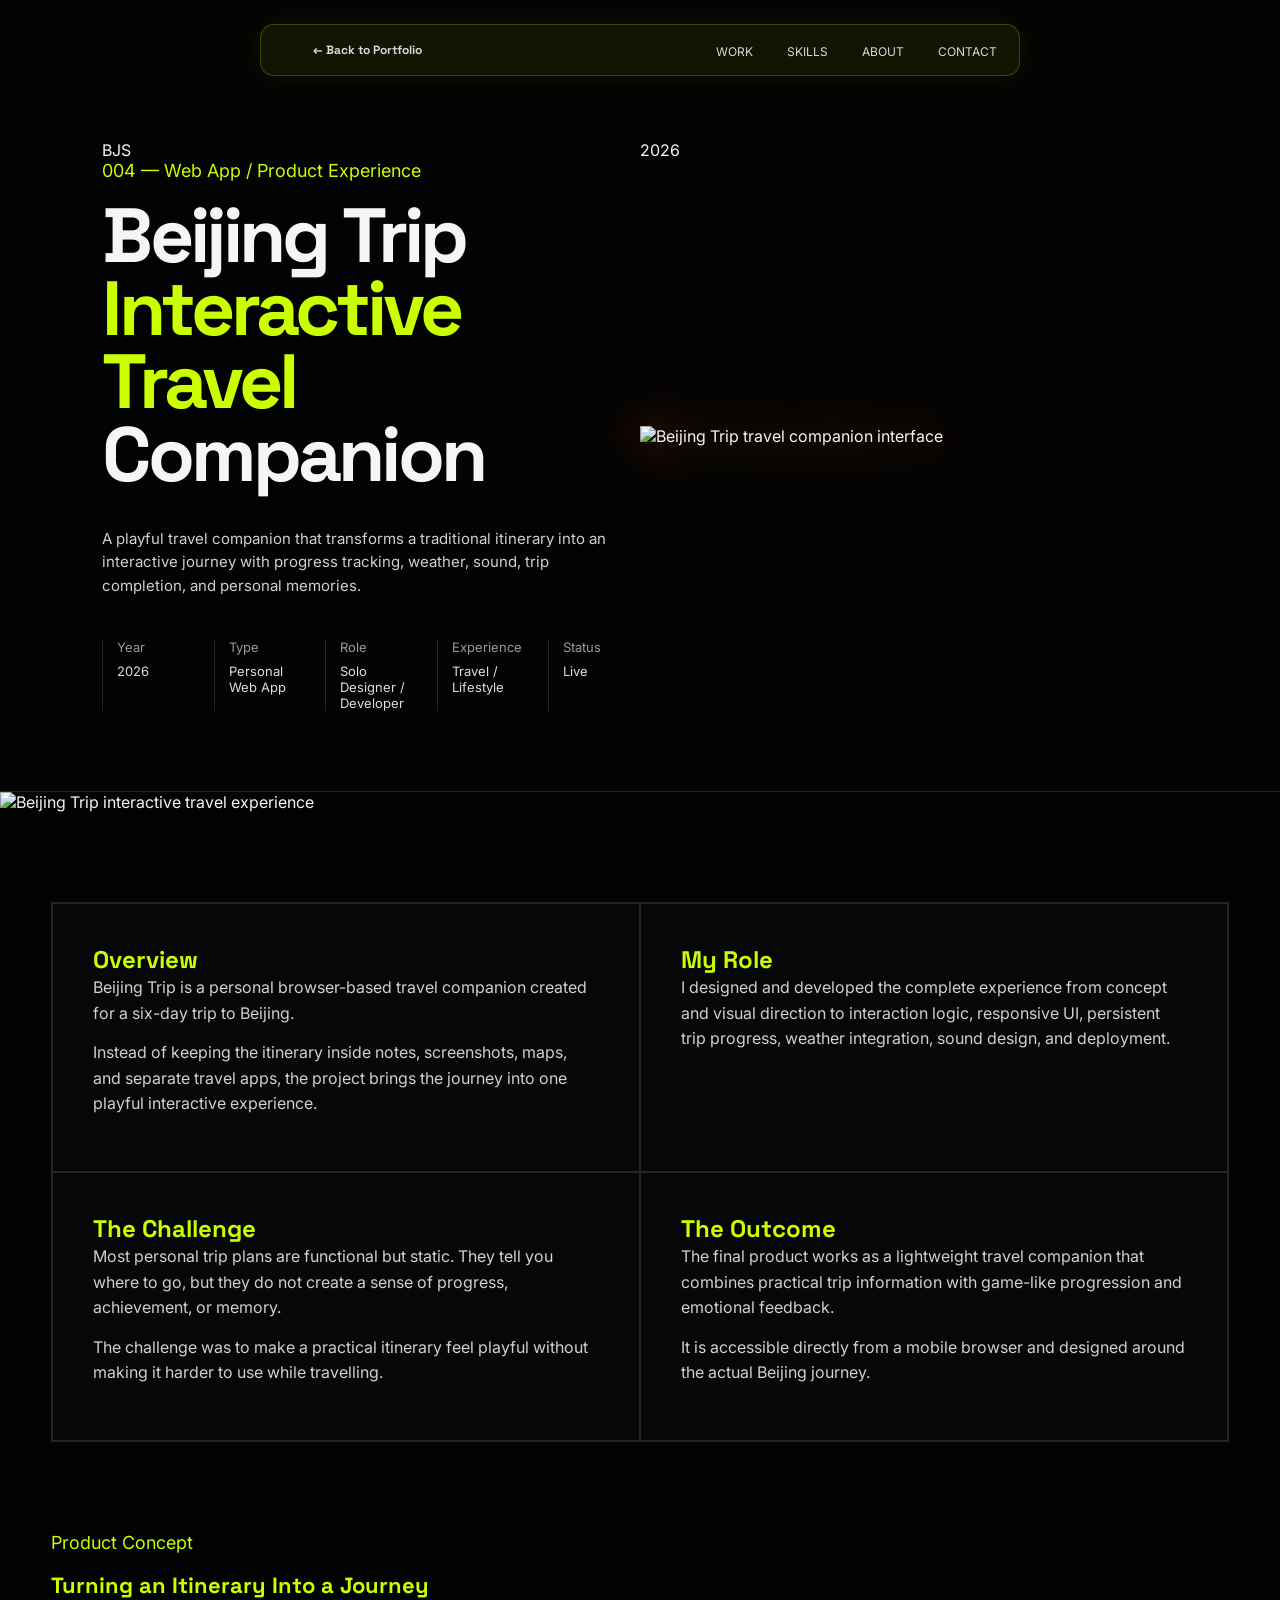
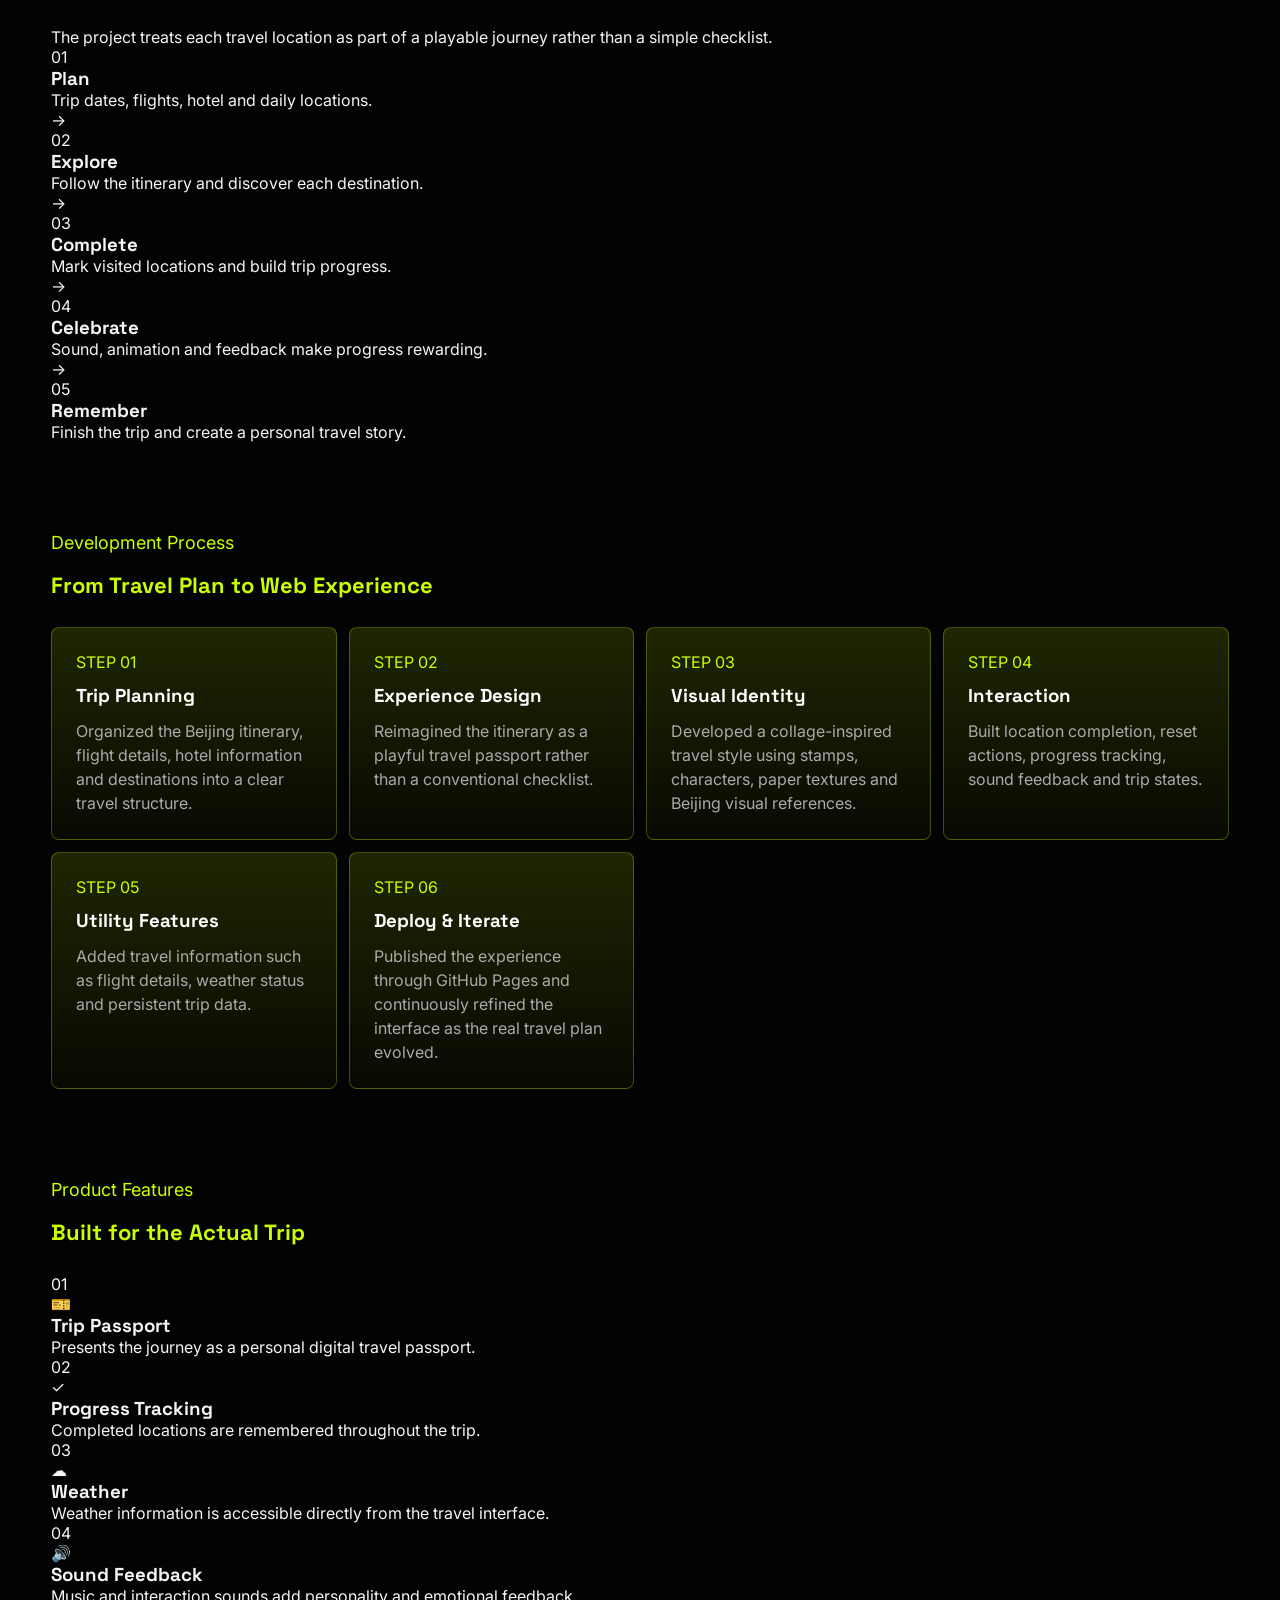
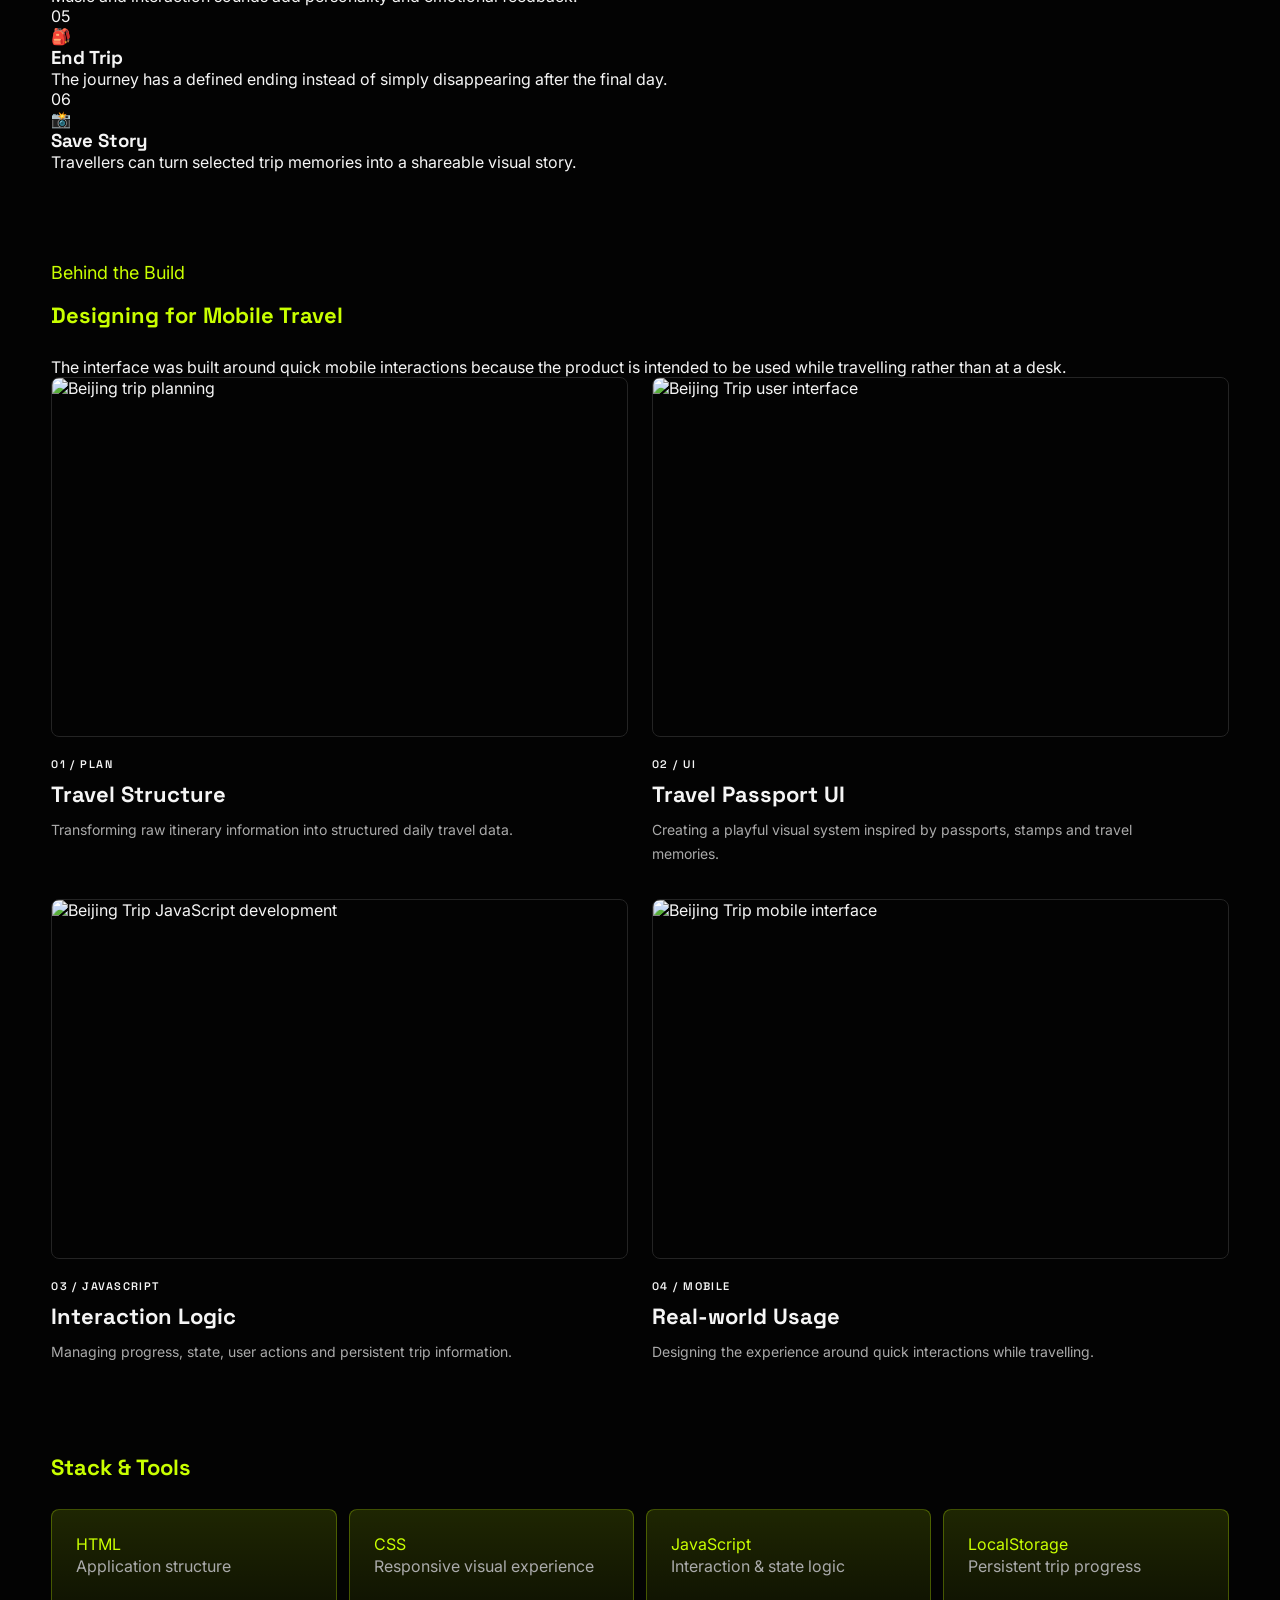
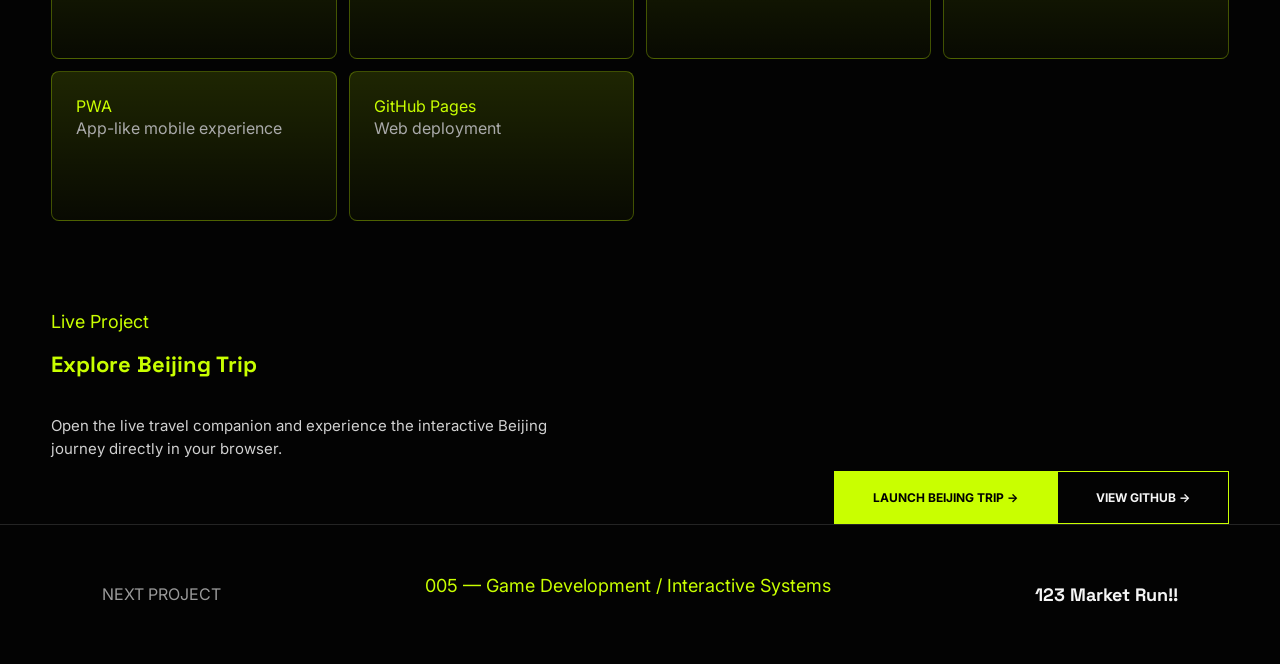
==== case-study-beijing.html @ 9d84edb0 "Create case-study-beijing.html" ====
<!DOCTYPE html>
<html lang="en">

<head>
  <meta charset="UTF-8" />
  <meta name="viewport" content="width=device-width, initial-scale=1.0" />

  <title>
    Beijing Trip — Interactive Travel Companion | Siln Mahakpichien
  </title>

  <link rel="preconnect" href="https://fonts.googleapis.com">
  <link rel="preconnect" href="https://fonts.gstatic.com" crossorigin>

  <link
    href="https://fonts.googleapis.com/css2?family=Inter:wght@400;500;600;700&family=Space+Grotesk:wght@400;500;700&display=swap"
    rel="stylesheet"
  >

  <link rel="stylesheet" href="style.css" />
</head>


<body>


<!-- ============================================================
     NAVIGATION
============================================================ -->

<header class="nav beijing-nav">

  <a href="index.html" class="logo">
    ← Back to Portfolio
  </a>

  <nav>
    <a href="index.html#work">WORK</a>
    <a href="index.html#skills">SKILLS</a>
    <a href="index.html#about">ABOUT</a>
    <a href="index.html#contact">CONTACT</a>
  </nav>

</header>



<main class="beijing-page">


<!-- ============================================================
     HERO
============================================================ -->

<section class="case-hero beijing-hero">


  <!-- Passport decorations -->

  <div class="passport-stamp stamp-one">
    BJS
  </div>

  <div class="passport-stamp stamp-two">
    2026
  </div>

  <div class="beijing-cloud cloud-one"></div>
  <div class="beijing-cloud cloud-two"></div>


  <!-- LEFT -->

  <div class="beijing-hero-copy">

    <p class="status">
      004 — Web App / Product Experience
    </p>

    <h1>

      Beijing Trip<br />

      <span class="accent">
        Interactive Travel
      </span>

      <br />

      Companion

    </h1>


    <p class="intro">

      A playful travel companion that transforms
      a traditional itinerary into an interactive
      journey with progress tracking, weather,
      sound, trip completion, and personal memories.

    </p>


    <div class="case-meta">

      <div>
        <span>Year</span>
        2026
      </div>

      <div>
        <span>Type</span>
        Personal Web App
      </div>

      <div>
        <span>Role</span>
        Solo Designer / Developer
      </div>

      <div>
        <span>Experience</span>
        Travel / Lifestyle
      </div>

      <div>
        <span>Status</span>
        Live
      </div>

    </div>

  </div>



  <!-- RIGHT -->

  <div class="case-product beijing-product">

    <img
      src="assets/beijing-hero.png"
      alt="Beijing Trip travel companion interface"
    >

  </div>


</section>



<!-- ============================================================
     FULL WIDTH IMAGE
============================================================ -->

<section class="case-image beijing-cover reveal">

  <img
    src="assets/beijing-world.png"
    alt="Beijing Trip interactive travel experience"
  >

</section>



<!-- ============================================================
     OVERVIEW
============================================================ -->

<section class="case-grid beijing-case-grid reveal">


  <div>

    <h2>
      Overview
    </h2>

    <p>

      Beijing Trip is a personal browser-based travel companion
      created for a six-day trip to Beijing.

    </p>

    <p>

      Instead of keeping the itinerary inside notes,
      screenshots, maps, and separate travel apps,
      the project brings the journey into one playful
      interactive experience.

    </p>

  </div>


  <div>

    <h2>
      My Role
    </h2>

    <p>

      I designed and developed the complete experience
      from concept and visual direction to interaction
      logic, responsive UI, persistent trip progress,
      weather integration, sound design, and deployment.

    </p>

  </div>


  <div>

    <h2>
      The Challenge
    </h2>

    <p>

      Most personal trip plans are functional but static.
      They tell you where to go, but they do not create
      a sense of progress, achievement, or memory.

    </p>

    <p>

      The challenge was to make a practical itinerary
      feel playful without making it harder to use
      while travelling.

    </p>

  </div>


  <div>

    <h2>
      The Outcome
    </h2>

    <p>

      The final product works as a lightweight travel
      companion that combines practical trip information
      with game-like progression and emotional feedback.

    </p>

    <p>

      It is accessible directly from a mobile browser
      and designed around the actual Beijing journey.

    </p>

  </div>


</section>



<!-- ============================================================
     PRODUCT IDEA
============================================================ -->

<section class="section beijing-flow-section reveal">

  <div class="section-heading">

    <p class="status">
      Product Concept
    </p>

    <h2>
      Turning an Itinerary Into a Journey
    </h2>

    <p>

      The project treats each travel location as part of a
      playable journey rather than a simple checklist.

    </p>

  </div>


  <div class="beijing-journey-flow">

    <div class="journey-card">
      <span>01</span>
      <h3>Plan</h3>
      <p>Trip dates, flights, hotel and daily locations.</p>
    </div>

    <div class="journey-arrow">→</div>

    <div class="journey-card">
      <span>02</span>
      <h3>Explore</h3>
      <p>Follow the itinerary and discover each destination.</p>
    </div>

    <div class="journey-arrow">→</div>

    <div class="journey-card">
      <span>03</span>
      <h3>Complete</h3>
      <p>Mark visited locations and build trip progress.</p>
    </div>

    <div class="journey-arrow">→</div>

    <div class="journey-card">
      <span>04</span>
      <h3>Celebrate</h3>
      <p>Sound, animation and feedback make progress rewarding.</p>
    </div>

    <div class="journey-arrow">→</div>

    <div class="journey-card">
      <span>05</span>
      <h3>Remember</h3>
      <p>Finish the trip and create a personal travel story.</p>
    </div>

  </div>

</section>



<!-- ============================================================
     PROCESS
============================================================ -->

<section class="section reveal">

  <div class="section-heading">

    <p class="status">
      Development Process
    </p>

    <h2>
      From Travel Plan to Web Experience
    </h2>

  </div>


  <div class="process-grid beijing-process-grid">


    <div>
      <span>STEP 01</span>
      <h3>Trip Planning</h3>

      <p>
        Organized the Beijing itinerary, flight details,
        hotel information and destinations into a clear
        travel structure.
      </p>
    </div>


    <div>
      <span>STEP 02</span>
      <h3>Experience Design</h3>

      <p>
        Reimagined the itinerary as a playful travel
        passport rather than a conventional checklist.
      </p>
    </div>


    <div>
      <span>STEP 03</span>
      <h3>Visual Identity</h3>

      <p>
        Developed a collage-inspired travel style using
        stamps, characters, paper textures and Beijing
        visual references.
      </p>
    </div>


    <div>
      <span>STEP 04</span>
      <h3>Interaction</h3>

      <p>
        Built location completion, reset actions,
        progress tracking, sound feedback and trip states.
      </p>
    </div>


    <div>
      <span>STEP 05</span>
      <h3>Utility Features</h3>

      <p>
        Added travel information such as flight details,
        weather status and persistent trip data.
      </p>
    </div>


    <div>
      <span>STEP 06</span>
      <h3>Deploy & Iterate</h3>

      <p>
        Published the experience through GitHub Pages
        and continuously refined the interface as the
        real travel plan evolved.
      </p>
    </div>


  </div>

</section>



<!-- ============================================================
     FEATURES
============================================================ -->

<section class="section reveal">


  <div class="section-heading">

    <p class="status">
      Product Features
    </p>

    <h2>
      Built for the Actual Trip
    </h2>

  </div>


  <div class="beijing-feature-grid">


    <div class="beijing-feature-card">
      <span>01</span>
      <div class="feature-icon">🎫</div>
      <h3>Trip Passport</h3>
      <p>
        Presents the journey as a personal digital
        travel passport.
      </p>
    </div>


    <div class="beijing-feature-card">
      <span>02</span>
      <div class="feature-icon">✓</div>
      <h3>Progress Tracking</h3>
      <p>
        Completed locations are remembered throughout
        the trip.
      </p>
    </div>


    <div class="beijing-feature-card">
      <span>03</span>
      <div class="feature-icon">☁</div>
      <h3>Weather</h3>
      <p>
        Weather information is accessible directly
        from the travel interface.
      </p>
    </div>


    <div class="beijing-feature-card">
      <span>04</span>
      <div class="feature-icon">🔊</div>
      <h3>Sound Feedback</h3>
      <p>
        Music and interaction sounds add personality
        and emotional feedback.
      </p>
    </div>


    <div class="beijing-feature-card">
      <span>05</span>
      <div class="feature-icon">🎒</div>
      <h3>End Trip</h3>
      <p>
        The journey has a defined ending instead
        of simply disappearing after the final day.
      </p>
    </div>


    <div class="beijing-feature-card">
      <span>06</span>
      <div class="feature-icon">📸</div>
      <h3>Save Story</h3>
      <p>
        Travellers can turn selected trip memories
        into a shareable visual story.
      </p>
    </div>


  </div>

</section>



<!-- ============================================================
     DEVELOPMENT
============================================================ -->

<section class="section reveal">

  <div class="section-heading">

    <p class="status">
      Behind the Build
    </p>

    <h2>
      Designing for Mobile Travel
    </h2>

    <p>

      The interface was built around quick mobile interactions
      because the product is intended to be used while
      travelling rather than at a desk.

    </p>

  </div>


  <div class="development-grid beijing-development-grid">


    <div class="development-card">

      <img
        src="assets/beijing-plan.png"
        alt="Beijing trip planning"
      >

      <span>
        01 / PLAN
      </span>

      <h3>
        Travel Structure
      </h3>

      <p>
        Transforming raw itinerary information
        into structured daily travel data.
      </p>

    </div>


    <div class="development-card">

      <img
        src="assets/beijing-ui.png"
        alt="Beijing Trip user interface"
      >

      <span>
        02 / UI
      </span>

      <h3>
        Travel Passport UI
      </h3>

      <p>
        Creating a playful visual system inspired
        by passports, stamps and travel memories.
      </p>

    </div>


    <div class="development-card">

      <img
        src="assets/beijing-code.png"
        alt="Beijing Trip JavaScript development"
      >

      <span>
        03 / JAVASCRIPT
      </span>

      <h3>
        Interaction Logic
      </h3>

      <p>
        Managing progress, state, user actions
        and persistent trip information.
      </p>

    </div>


    <div class="development-card">

      <img
        src="assets/beijing-mobile.png"
        alt="Beijing Trip mobile interface"
      >

      <span>
        04 / MOBILE
      </span>

      <h3>
        Real-world Usage
      </h3>

      <p>
        Designing the experience around quick
        interactions while travelling.
      </p>

    </div>


  </div>

</section>



<!-- ============================================================
     STACK
============================================================ -->

<section class="section reveal">

  <h2>
    Stack & Tools
  </h2>


  <div class="tool-grid beijing-tool-grid">

    <div>
      HTML
      <br>
      <span>Application structure</span>
    </div>

    <div>
      CSS
      <br>
      <span>Responsive visual experience</span>
    </div>

    <div>
      JavaScript
      <br>
      <span>Interaction & state logic</span>
    </div>

    <div>
      LocalStorage
      <br>
      <span>Persistent trip progress</span>
    </div>

    <div>
      PWA
      <br>
      <span>App-like mobile experience</span>
    </div>

    <div>
      GitHub Pages
      <br>
      <span>Web deployment</span>
    </div>

  </div>

</section>



<!-- ============================================================
     LIVE PROJECT
============================================================ -->

<section class="section beijing-live-section reveal">

  <p class="status">
    Live Project
  </p>

  <h2>
    Explore Beijing Trip
  </h2>

  <p class="intro">

    Open the live travel companion and experience
    the interactive Beijing journey directly
    in your browser.

  </p>


  <div class="cta-wrap beijing-cta">

    <a
      href="https://mahakpichienslin.github.io/Beijing-Trip/"
      target="_blank"
      rel="noopener noreferrer"
      class="btn primary"
    >
      LAUNCH BEIJING TRIP →
    </a>


    <a
      href="https://github.com/mahakpichienslin/Beijing-Trip"
      target="_blank"
      rel="noopener noreferrer"
      class="btn beijing-secondary"
    >
      VIEW GITHUB →
    </a>

  </div>

</section>



<!-- ============================================================
     NEXT PROJECT
============================================================ -->

<section class="next-project beijing-next-project">

  <p>
    NEXT PROJECT
  </p>

  <span class="status">
    005 — Game Development / Interactive Systems
  </span>

  <h2>
    123 Market Run!!
  </h2>

</section>


</main>


<script src="script.js"></script>

</body>
</html>
---- style.css ----
/* ============================================================
   STYLE.CSS — Portfolio | Siln Mahakpichien
   ============================================================
   INDEX
   1.  Design Tokens (CSS Variables)
   2.  Reset & Base
   3.  Typography
   4.  Navigation
   5.  Hero Section
   6.  Orb Decorations
   7.  Robot Model (model-viewer)
   8.  Work Section — Project Cards
   9.  Skills Section — Capabilities Grid
   10. About Section
   11. Contact Section
   12. Footer
   13. Case Study Pages
   14. Screenshot Slider
   15. Animations & Keyframes
   16. Reveal on Scroll
   17. Mobile Responsive
   ============================================================ */


/* ============================================================
   1. DESIGN TOKENS
   กำหนดสีและค่าหลักของทั้งเว็บไว้ที่เดียว
   แก้ตรงนี้จุดเดียว ทุกที่เปลี่ยนตาม
   ============================================================ */
:root {
  --bg:     #030303;   /* พื้นหลังหลัก */
  --text:   #f5f5f5;   /* ข้อความหลัก */
  --muted:  #9a9a9a;   /* ข้อความรอง */
  --line:   #242424;   /* เส้นขอบ */
  --accent: #c9ff00;   /* สีเน้น (เขียวเหลือง) */
  --card:   #080808;   /* พื้นหลัง card */
  --card2:  #151900;   /* พื้นหลัง card รอง */
}


/* ============================================================
   2. RESET & BASE
   ล้างค่า default ของ browser และตั้งค่าพื้นฐาน
   ============================================================ */
* {
  box-sizing: border-box;
  margin: 0;
  padding: 0;
}

html {
  scroll-behavior: smooth;
}

body {
  background: var(--bg);
  color: var(--text);
  font-family: 'Inter', sans-serif;
  overflow-x: hidden;
}

a {
  color: inherit;
  text-decoration: none;
}


/* ============================================================
   3. TYPOGRAPHY
   กำหนด font family ให้ heading ใช้ Space Grotesk
   body ใช้ Inter (โหลดจาก Google Fonts ใน HTML)
   ============================================================ */
h1, h2, h3, .logo {
  font-family: 'Space Grotesk', sans-serif;
}


/* ============================================================
   4. NAVIGATION
   Navbar แบบ fixed อยู่ด้านบนตลอดเวลา
   มี backdrop blur ให้ดูผ่าน content ด้านหลังได้
   ============================================================ */
.nav {
  position: fixed;
  top: 24px;
  left: 50%;
  transform: translateX(-50%);

  width: min(760px, calc(100% - 48px));
  height: 52px;
  padding: 0 22px;

  display: flex;
  align-items: center;
  justify-content: space-between;

  border: 1px solid rgba(201, 255, 0, 0.22);
  border-radius: 14px;

  background: rgba(30, 38, 0, 0.55);
  backdrop-filter: blur(18px);

  box-shadow:
    0 0 28px rgba(201, 255, 0, 0.08);

  z-index: 50;
}

.logo {
  color: var(--accent);
  font-size: 12px;
  font-weight: 700;
}

.nav a {
  margin-left: 30px;
  font-size: 12px;
  color: #d8d8d8;
}


/* ============================================================
   5. HERO SECTION
   Section แรกของหน้า แบ่งเป็น 2 คอลัมน์
   ซ้าย = ข้อความ, ขวา = 3D Robot
   ============================================================ */
.hero {
  min-height: 100vh;
  padding: 160px 8% 80px;
  position: relative;
  overflow: visible;
  display: grid;
  grid-template-columns: 1fr 1.2fr;
  align-items: center;
  border-bottom: 1px solid var(--line);
}

.hero-text {
  position: relative;
  z-index: 5;
}

.status {
  color: var(--accent);
  font-size: 18px;
  margin-bottom: 18px;
}

.hero h1 {
  font-size: clamp(56px, 7vw, 92px);
  line-height: 0.95;
  letter-spacing: -0.05em;
}

.hero h1 > span:not(.accent) {
  color: var(--text);
}

.hero h1 .accent {
  color: var(--accent);
}

.intro {
  max-width: 520px;
  margin-top: 36px;
  color: #d0d0d0;
  line-height: 1.55;
  font-size: 15px;
}

.buttons {
  display: flex;
  gap: 16px;
  margin-top: 34px;
}

/* CTA Buttons */
.btn {
  padding: 18px 38px;
  border: 1px solid var(--accent);
  font-size: 12px;
  font-weight: 700;
  transition: 0.35s ease;
}

.primary {
  background: var(--accent);
  color: #000;
}

.secondary {
  color: #fff;
}

.btn:hover {
  transform: translateY(-3px);
  box-shadow: 0 0 25px rgba(201, 255, 0, 0.25);
}

/* พื้นที่ฝั่งขวาสำหรับ 3D Model */
.hero-visual {
  position: relative;
  height: 580px;        /* ← กำหนดให้ชัด */
  display: flex;
  align-items: center;
  justify-content: center;
  z-index: 4;
  overflow: visible;    /* ← เพิ่ม */
}

/* รูป neural network (background decoration) */
.neural {
  position: absolute;
  width: 760px;
  right: -80px;
  top: 180px;
  opacity: 0.55;
  mix-blend-mode: screen;
  filter: grayscale(1);
}


/* ============================================================
   6. ORB DECORATIONS
   วงกลมเรืองแสงลอยอยู่ใน Hero
   ทำจาก CSS radial-gradient ล้วนๆ ไม่มีรูป
   ============================================================ */
.orb {
  position: absolute;
  z-index: 1;
  border-radius: 50%;
  will-change: transform;
  background: radial-gradient(
    circle at 30% 30%,
    rgba(230, 255, 140, 0.28),
    rgba(201, 255, 0, 0.10) 45%,
    rgba(60, 90, 0, 0.03) 100%
  );
  border: 1px solid rgba(201, 255, 0, 0.18);
  box-shadow:
    0 0 60px rgba(201, 255, 0, 0.10),
    0 0 130px rgba(201, 255, 0, 0.05);
  filter: blur(0.2px);
  animation: floatOrb 8s ease-in-out infinite;
}

/* Orb แต่ละขนาดและตำแหน่ง */
.orb-large {
  width: 330px;
  height: 330px;
  left: 16%;
  top: 16%;
}

.orb-small {
  width: 210px;
  height: 210px;
  left: 1%;
  top: 50%;
  animation-delay: 2s;
}

.orb-mid {
  width: 170px;
  height: 170px;
  left: 48%;
  top: 62%;
  opacity: 0.5;
  animation: floatOrbSide 11s ease-in-out infinite;
}

.orb-tiny {
  width: 90px;
  height: 90px;
  left: 72%;
  top: 22%;
  opacity: 0.35;
  animation: floatOrbSlow 14s ease-in-out infinite;
}

.orb-right {
  width: 260px;
  height: 260px;
  right: 8%;
  bottom: 10%;
  opacity: 0.22;
  animation: floatOrbSide 13s ease-in-out infinite;
}


/* ============================================================
   7. ROBOT MODEL (model-viewer)
   ห่อ model-viewer ด้วย .robot-wrap
   drop-shadow ทำให้ robot มี glow รอบตัว
   ============================================================ */
.robot-enter {
  position: relative;   /* ← เปลี่ยนจาก absolute */
  width: 520px;
  height: 520px;
  /* ลบ top และ left ออก */
  display: flex;
  align-items: center;
  justify-content: center;
  z-index: 4;
  animation: robotEnter 1.8s cubic-bezier(.16,1,.3,1);
}

@keyframes robotEnter {
  from {
    opacity: 0;
    transform: translateY(30px) scale(0.95);
  }
  to {
    opacity: 1;
    transform: translateY(0) scale(1);
  }
}

.robot-wrap {
  width: 100%;
  height: 100%;
  overflow: visible;
  pointer-events: none;

  filter:
    drop-shadow(0 0 40px rgba(181, 255, 120, 0.31))
    drop-shadow(0 0 90px rgba(181, 255, 120, 0.27));

  animation: floatBot 5s ease-in-out infinite;
}

.robot-model {
  width: 100%;
  height: 100%;
  background: transparent !important;
  --poster-color: transparent;
  transition: camera-orbit 0.4s ease;
}

/* ซ่อน UI default ของ model-viewer ทั้งหมด */
model-viewer::part(default-progress-bar),
model-viewer::part(default-ar-button),
model-viewer::part(interaction-prompt) {
  display: none !important;
}

model-viewer {
  --progress-bar-color: transparent;
  --progress-bar-height: 0px;
}


/* ============================================================
   8. WORK SECTION — PROJECT CARDS
   Grid 2 คอลัมน์ แสดง case study แต่ละชิ้น
   hover แล้วยกขึ้นพร้อม glow สี accent
   ============================================================ */
.section {
  padding: 0;
}

.section h2 {
  color: var(--accent);
  font-size: 22px;
  margin-bottom: 28px;
}

.project-grid {
  display: grid;
  grid-template-columns: repeat(2, 1fr);
  gap: 0;
}

.project-card {
  min-height: 245px;
  padding: 32px;
  border: 1px solid var(--line);
  background: #050505;
  position: relative;
  transition: 0.35s ease;
}

.project-card:hover {
  transform: translateY(-4px);
  border-color: rgba(201, 255, 0, 0.45);
  box-shadow: 0 0 35px rgba(201, 255, 0, 0.12);
  background: #080b02;
}

.project-card p:first-child {
  color: #d0d0d0;
  font-size: 13px;
}

.project-card p span {
  color: var(--accent);
  font-weight: 700;
}

.project-card h3 {
  font-size: 32px;
  margin: 22px 0 10px;
}

.project-card > p:nth-of-type(2) {
  color: #c7c7c7;
  line-height: 1.45;
  max-width: 620px;
}

/* Tags ใต้ description */
.tags {
  margin: 22px 0;

  display: flex;
  flex-wrap: wrap;
  gap: 8px;
}

.tags span {
  border: 1px solid #333;
  padding: 5px 10px;

  color: #aaa;
  font-size: 11px;

  white-space: nowrap;
}

.project-card small {
  color: #bdbdbd;
}

/* ============================================================
   9. SKILLS SECTION — CAPABILITIES GRID
   Grid 6 คอลัมน์ แสดง skill แต่ละด้าน
   ใช้ gradient และ border สี accent
   ============================================================ */
.capabilities {
  display: grid;
  grid-template-columns: repeat(6, 1fr);
  gap: 4px;
}

.capabilities div {
  min-height: 145px;
  padding: 36px 20px;
  background: linear-gradient(180deg, rgba(201, 255, 0, 0.18), rgba(201, 255, 0, 0.03));
  border: 1px solid rgba(201, 255, 0, 0.35);
  border-radius: 10px;
  font-weight: 700;
  font-size: 13px;
  transition: 0.35s ease;
}

.capabilities div:hover {
  transform: translateY(-4px);
  box-shadow: 0 0 28px rgba(201, 255, 0, 0.18);
}

.capabilities span {
  display: block;
  margin-top: 8px;
  color: #aaa;
  font-weight: 400;
}


/* ============================================================
   10. ABOUT SECTION
   แบ่ง 2 คอลัมน์: ซ้าย = paragraph, ขวา = list
   ============================================================ */
.about-grid {
  display: grid;
  grid-template-columns: 1fr 1fr;
  gap: 100px;
}

.about p {
  color: #e3e3e3;
  line-height: 1.6;
  margin-bottom: 22px;
  max-width: 660px;
}

/* list item มีเส้น accent ด้านล่างแต่ละข้อ */
.about-list p {
  border-bottom: 1px solid var(--accent);
  padding: 18px 0;
  color: #eaeaea;
}


/* ============================================================
   11. CONTACT SECTION
   แสดง email แบบ clickable box
   ============================================================ */
.contact h3 {
  font-size: 44px;
  line-height: 1.2;
  margin-bottom: 28px;
}

.contact > p {
  color: #cfcfcf;
  margin-bottom: 28px;
}

.email-box {
  max-width: 620px;
  height: 58px;
  border: 1px solid var(--accent);
  display: flex;
  align-items: center;
  justify-content: space-between;
  padding: 0 22px;
  color: #aaa;
  transition: 0.35s ease;
}

.email-box:hover {
  box-shadow: 0 0 30px rgba(201, 255, 0, 0.2);
}


/* ============================================================
   12. FOOTER
   ============================================================ */
footer {
  padding: 28px 8%;
  display: flex;
  justify-content: space-between;
  color: #bdbdbd;
  font-size: 13px;
}

footer p:last-child {
  color: var(--accent);
}


/* ============================================================
   13. CASE STUDY PAGES (case-study-bse.html ฯลฯ)
   Layout พิเศษสำหรับหน้า case study
   ============================================================ */

/* Hero ของ case study */
.case-hero {
  min-height: 88vh;
  padding: 140px 8% 80px;
  position: relative;
  overflow: hidden;
  display: grid;
  grid-template-columns: 1fr 1fr;
  align-items: center;
  border-bottom: 1px solid var(--line);
}

.case-hero h1 {
  font-size: clamp(48px, 6vw, 86px);
  line-height: 0.95;
  letter-spacing: -0.05em;
}

.case-hero h1 > span:not(.accent) {
  color: var(--text);
}

.case-hero h1 .accent {
  color: var(--accent);
}

/* ข้อมูล meta (ปี, ประเภท, role ฯลฯ) */
.case-meta {
  display: grid;
  grid-template-columns: repeat(5, 1fr);
  gap: 20px;
  margin-top: 42px;
  max-width: 780px;
}

.case-meta div {
  border-left: 1px solid var(--line);
  padding-left: 14px;
  color: #ddd;
  font-size: 13px;
}

.case-meta span {
  display: block;
  color: var(--muted);
  margin-bottom: 8px;
}

/* รูป product ฝั่งขวา พร้อม glow และ animation ลอย */
.case-product img {
  width: 150%;
  max-width: 1500px;
  display: block;
  margin-left: auto;
  filter:
    drop-shadow(0 0 20px rgba(255, 60, 0, 0.61))
    drop-shadow(0 0 60px rgba(255, 217, 0, 0.37));
  animation: floatProduct 5s ease-in-out infinite;
}

/* รูป full-width ของ case study */
.case-image img {
  width: 100%;
  height: 100%;
  object-fit: cover;
  object-position: center;
  display: block;
}

/* Grid 2x2 สำหรับ Overview / Role / Challenge / Outcome */
.case-grid {
  width: 92%;
  max-width: 1600px;
  margin: 0 auto;
  display: grid;
  grid-template-columns: 1fr 1fr;
  border: 1px solid var(--line);
}

.case-grid > div {
  padding: 40px;
  border: 1px solid var(--line);
  background: #070707;
}

.case-grid h2,
.process-grid span,
.tool-grid div {
  color: var(--accent);
}

.case-grid p,
.case-grid li {
  color: #d0d0d0;
  line-height: 1.6;
  margin-bottom: 14px;
}

.case-grid ul {
  padding-left: 18px;
}

/* Process และ Tools Grid */
.process-grid,
.tool-grid {
  display: grid;
  grid-template-columns: repeat(4, 1fr);
  gap: 12px;
}

.process-grid div,
.tool-grid div {
  min-height: 150px;
  padding: 24px;
  border: 1px solid rgba(201, 255, 0, 0.28);
  background: linear-gradient(180deg, rgba(201, 255, 0, 0.14), rgba(201, 255, 0, 0.03));
  border-radius: 8px;
  transition:
    transform 0.35s ease,
    box-shadow 0.35s ease,
    border-color 0.35s ease,
    background 0.35s ease;
}

.process-grid div:hover,
.tool-grid div:hover {
  transform: translateY(-6px);
  border-color: rgba(201, 255, 0, 0.45);
  box-shadow:
    0 0 28px rgba(201, 255, 0, 0.14),
    0 0 80px rgba(201, 255, 0, 0.06);
  background: linear-gradient(180deg, rgba(201, 255, 0, 0.20), rgba(201, 255, 0, 0.04));
}

.process-grid h3 {
  color: #fff;
  margin: 12px 0;
}

.process-grid p,
.tool-grid span {
  color: #aaa;
  line-height: 1.5;
}

/* Next project link ด้านล่างสุด */
.next-project {
  padding: 50px 8%;
  border-top: 1px solid var(--line);
  display: flex;
  justify-content: space-between;
  align-items: center;
}

.next-project p {
  color: var(--muted);
}

.next-project h2 {
  font-size: 18px;
}

.cta-wrap {
  display: flex;
  justify-content: flex-end;
  margin-top: 10px;
}


/* ============================================================
   14. SCREENSHOT SLIDER
   Horizontal scroll แบบ drag ได้
   ใช้ scroll-snap ให้หยุดเป็น step
   ============================================================ */
.screenshots-section {
  margin-top: 40px;
  width: 100%;
  overflow: visible;
}

.screenshots-track {
  display: flex;
  gap: 24px;
  overflow-x: auto;
  overflow-y: hidden;
  scroll-snap-type: x mandatory;
  scroll-behavior: smooth;
  padding-bottom: 18px;
  -webkit-overflow-scrolling: touch;
  cursor: grab;
  user-select: none;
  /* ซ่อน scrollbar */
  scrollbar-width: none;
  -ms-overflow-style: none;
}

.screenshots-track::-webkit-scrollbar {
  display: none;
}

.screenshots-track.dragging {
  cursor: grabbing;
  scroll-behavior: auto;
  scroll-snap-type: none;
}

.shot {
  width: min(980px, 78vw);
  height: 520px;
  flex: 0 0 auto;
  scroll-snap-align: start;
  border: 1px solid var(--line);
  background: #111;
  overflow: hidden;
}

.shot img {
  width: 100%;
  height: 100%;
  display: block;
  object-fit: cover;
  object-position: center top;
  pointer-events: none;
  user-select: none;
  -webkit-user-drag: none;
}

.slider-hint {
  color: var(--muted);
  font-size: 13px;
  margin-top: 8px;
  margin-bottom: 24px;
}



/* ============================================================
   15. ANIMATIONS & KEYFRAMES
   ============================================================ */

/* Robot ลอยขึ้นลง */
@keyframes floatBot {
  0%, 100% { transform: translateY(0px); }
  50%       { transform: translateY(-10px); }
}

/* Robot บนมือถือ (ต้องคง translateX ไว้ด้วย) */
@keyframes floatBotMobile {
  0%, 100% { transform: translateY(0px); }
  50% { transform: translateY(-10px); }
}

/* Orb ลอยขึ้นลงตรงๆ */
@keyframes floatOrb {
  0%, 100% { transform: translateY(0px); }
  50%       { transform: translateY(-18px); }
}

/* Orb ลอยแบบเฉียง */
@keyframes floatOrbSide {
  0%, 100% { transform: translate3d(0, 0, 0); }
  50%       { transform: translate3d(18px, -14px, 0); }
}

/* Orb ลอยช้าพร้อม scale */
@keyframes floatOrbSlow {
  0%, 100% { transform: translate3d(0, 0, 0) scale(1); }
  50%       { transform: translate3d(-12px, 18px, 0) scale(1.06); }
}

/* Product image ลอย (ใน case study) */
@keyframes floatProduct {
  0%, 100% { transform: translateY(0px); }
  50%       { transform: translateY(-12px); }
}


/* ============================================================
   16. REVEAL ON SCROLL
   element เริ่มต้นซ่อนอยู่ (opacity: 0, เลื่อนลงมา)
   JS จะเพิ่ม class .active เมื่อ scroll ถึง
   ============================================================ */
.reveal {
  opacity: 0;
  transform: translate3d(0, 50px, 0);
  transition:
    opacity 0.9s ease,
    transform 0.9s ease;
}

.reveal.active {
  opacity: 1;
  transform: translate3d(0, 0, 0);
}


/* ============================================================
   17. MOBILE RESPONSIVE (max-width: 900px)
   ปรับ layout จาก 2 คอลัมน์เป็น 1 คอลัมน์
   ============================================================ */
@media (max-width: 900px) {

  .robot-enter {
    position: relative;
    width: 100%;
    max-width: 340px;
    height: 340px;

    left: auto;
    top: auto;

    margin: 40px auto 0;

    transform: none;
  }

  .hero-visual {
    display: flex;
    justify-content: center;
    align-items: center;
    height: auto;
    margin-top: 20px;
  }

  .robot-wrap {
    animation: floatBotMobile 5s ease-in-out infinite;
  }

  /* Navigation */
  .nav {
    padding: 0 24px;
  }

  .nav nav {
    display: none;
  }

  /* Hero */
  .hero {
    grid-template-columns: 1fr;
   display: flex;
     flex-direction: column;  /* ← เพิ่มบรรทัดนี้ */
  align-items: center; 
    padding: 120px 24px 60px;
    min-height: auto;
  }

  .hero-text {
    z-index: 5;
  }

  .hero h1 {
    font-size: 72px;
    line-height: 0.9;
  }

  .intro {
    font-size: 15px;
    line-height: 1.6;
    margin-top: 24px;
  }

  .buttons {
    flex-direction: row;
    gap: 12px;
    margin-top: 28px;
  }

  .btn {
    flex: 1;
    text-align: center;
    padding: 16px 10px;
    font-size: 12px;
  }

  /* Hero Visual */
  .hero-visual {
    height: 360px;
    margin-top: 30px;
   overflow: visible;
    width: 100%;
     display: flex;           /* ← เพิ่ม */
  justify-content: center; /* ← เพิ่ม */
  align-items: center; 
  }

  /* ซ่อน neural image บนมือถือ */
  .neural {
    display: none;
  }
  /* Orb */
  .orb-large {
    width: 240px;
    height: 240px;
    left: 45%;
    top: 0%;
  }

  .orb-small {
    width: 180px;
    height: 180px;
    left: -10%;
    top: 45%;
  }

  /* Grids */
  .project-grid,
  .about-grid {
    grid-template-columns: 1fr;
  }

  .capabilities {
    grid-template-columns: repeat(2, 1fr);
  }

  .section {
    padding: 54px 24px;
  }

  .contact h3 {
    font-size: 34px;
  }

  /* Case Study */
  .case-hero {
    grid-template-columns: 1fr;
    padding: 120px 24px 60px;
  }

  .case-meta {
    grid-template-columns: 1fr 1fr;
  }

  .case-product {
    display: flex;
    justify-content: center;
    align-items: center;
  }

  .case-product img {
  width: 120%;
  max-width: 800px;
  margin: 30px auto 0;
  display: block;
}

  .case-grid,
  .process-grid,
  .tool-grid {
    grid-template-columns: 1fr;
  }

  .case-grid {
    padding: 40px 24px;
  }

  .case-grid > div {
    padding: 28px;
  }

  /* Screenshot slider บนมือถือ */
  .shot {
    width: 86vw;
    height: 260px;
  }
}

.glitch-title span {
  display: block;
  color: var(--text);
  opacity: 0;
  transform: translateY(28px);
  filter: blur(8px);
  animation: signalReveal 0.9s ease forwards;
}

.glitch-title .accent {
  color: var(--accent);
}

.glitch-title span:nth-child(1) {
  animation-delay: 0.1s;
}

.glitch-title span:nth-child(2) {
  animation-delay: 0.3s;
}

.glitch-title span:nth-child(3) {
  animation-delay: 0.5s;
}

.glitch-title .accent {
  color: var(--accent);
}

@keyframes signalReveal {
  0% {
    opacity: 0;
    transform: translateY(28px) skewX(8deg);
    filter: blur(10px);
    text-shadow:
      2px 0 rgba(201,255,0,0.8),
      -2px 0 rgba(120,255,255,0.35);
  }

  35% {
    opacity: 0.7;
    transform: translateY(0) skewX(-5deg);
    filter: blur(3px);
  }

  55% {
    opacity: 0.4;
    transform: translateX(8px);
  }

  70% {
    opacity: 1;
    transform: translateX(-4px);
  }

  100% {
    opacity: 1;
    transform: translate(0, 0) skewX(0);
    filter: blur(0);
    text-shadow: none;
  }
}

body {
  opacity: 0;
  animation: pageFadeIn 0.6s ease forwards;
}

body.page-exit {
  opacity: 0;
  transition: opacity 0.45s ease;
}

@keyframes pageFadeIn {
  from {
    opacity: 0;
  }
  to {
    opacity: 1;
  }
}

.section,
.case-grid,
.metrics-section {
  width: 92%;
  max-width: 1600px;
  margin: 90px auto 0;
}

.metrics-grid {
  display: grid;
  grid-template-columns: repeat(4, 1fr);
  gap: 18px;
  margin-top: 32px;
  margin-bottom: 32px;
}

.metric-card {
  border: 1px solid var(--line);
  background: rgba(255, 255, 255, 0.03);
  padding: 28px;
  min-height: 140px;
  transition: border-color 0.3s ease, transform 0.3s ease;
}

.metric-card:hover {
  border-color: var(--accent);
  transform: translateY(-2px);
}

.metric-card span {
  display: block;
  font-size: 34px;
  font-weight: 700;
  color: var(--accent);
  margin-bottom: 10px;
  letter-spacing: -1px;
}

.metric-card p {
  color: var(--muted);
  font-size: 14px;
  line-height: 1.6;
  margin: 0;
}

.analytics-image {
  width: 100%;
  border: 1px solid var(--line);
  overflow: hidden;
  background: #111;
}

.analytics-image img {
  width: 100%;
  display: block;
}

.tool-grid,
.process-grid,
.screenshots-section {
  width: 100%;
  margin-left: 0;
  margin-right: 0;
  box-sizing: border-box;
}

@media (max-width: 1024px) {
  .metrics-grid {
    grid-template-columns: repeat(2, 1fr);
  }
}

@media (max-width: 768px) {
  .metrics-grid {
    grid-template-columns: 1fr;
  }
}

.mini-chart {
  display: none;
  align-items: end;
  gap: 6px;
  height: 70px;
  margin-top: 20px;
}

.mini-chart div {
  width: 16px;
  background: var(--accent);
  opacity: 0.85;
  border-radius: 4px 4px 0 0;
}

.mini-chart.active {
  display: flex;
}

.rekha-nav {
  border: 1px solid rgba(180, 120, 255, 0.22);

  background: rgba(40, 20, 60, 0.45);

  box-shadow:
    0 0 28px rgba(180, 120, 255, 0.08);
}

.rekha-nav .logo {
  color: #c59cff;
}

.rekha-nav nav a:hover {
  color: #c59cff;
}

.rekha-hero {
  --accent: #c59cff;
  background:
    linear-gradient(
      to bottom,
      rgba(0,0,0,0.65),
      rgba(0,0,0,0.9)
    ),
    url("assets/rekha-bg.png");

  background-size: cover;
  background-position: center;
  background-repeat: no-repeat;
}

.rekha-hero .case-product img {
  width: 80% !important;
  max-width: 680px !important;
  margin-left: auto;

  filter:
    drop-shadow(0 0 30px rgba(180, 120, 255, 0.30))
    drop-shadow(0 0 80px rgba(180, 120, 255, 0.14)) !important;
}

.rekha-hero .orb {
  background: radial-gradient(
    circle at 30% 30%,
    rgba(220, 180, 255, 0.26),
    rgba(180, 120, 255, 0.10) 45%,
    rgba(60, 30, 90, 0.03) 100%
  );

  border: 1px solid rgba(180, 120, 255, 0.18);

  box-shadow:
    0 0 60px rgba(180, 120, 255, 0.10),
    0 0 130px rgba(180, 120, 255, 0.05);

  filter: blur(0.2px);
}

.rekha-hero .accent {
  color: #c59cff;

  text-shadow:
    0 0 30px rgba(180, 120, 255, 0.30),
    0 0 80px rgba(180, 120, 255, 0.14),
    0 0 130px rgba(180, 120, 255, 0.05);
}

.rekha-hero .status {
  color: #c59cff;

  text-shadow:
    0 0 18px rgba(180, 120, 255, 0.22),
    0 0 40px rgba(180, 120, 255, 0.10);
}

.rekha-page h2,
.rekha-page .process-grid span,
.rekha-page .tool-grid div {
  color: #c59cff;
}

.rekha-page .status {
  color: #c59cff;
}

rekha-page .status {
  color: #c59cff;

  text-shadow:
    0 0 18px rgba(180, 120, 255, 0.22),
    0 0 40px rgba(180, 120, 255, 0.10);
}

.rekha-page .process-grid div {
  background: rgba(255,255,255,0.015);

  backdrop-filter: blur(8px);

  border: 1px solid rgba(180, 120, 255, 0.18);
}

.rekha-page .process-grid span {
  color: #c59cff;

  text-shadow:
    0 0 18px rgba(180, 120, 255, 0.18),
    0 0 40px rgba(180, 120, 255, 0.08);
}

.rekha-page .tool-grid div {
  border: 1px solid rgba(180, 120, 255, 0.18);

  background: rgba(255,255,255,0.015);

  backdrop-filter: blur(8px);
}

.rekha-page .tool-grid span {
  color: #c59cff;

  text-shadow:
    0 0 18px rgba(180, 120, 255, 0.18),
    0 0 40px rgba(180, 120, 255, 0.08);
}

.rekha-page .btn.primary {
  background: #c59cff;
  color: #000;

  border-color: #c59cff;

  box-shadow:
    0 0 20px rgba(180, 120, 255, 0.22),
    0 0 60px rgba(180, 120, 255, 0.08);
}

.rekha-page .btn:hover {
  box-shadow:
    0 0 28px rgba(180, 120, 255, 0.28),
    0 0 80px rgba(180, 120, 255, 0.12);
}

.rekha-page .process-grid div {
  position: relative;
  border: 1px solid rgba(180, 120, 255, 0.28);
  animation: cardBorderGlow 8s linear infinite;
}

@keyframes cardBorderGlow {
  0% {
    box-shadow:
      0 -1px 0 rgba(255,255,255,0.9),
      0 0 18px rgba(180,120,255,0.08);
  }

  25% {
    box-shadow:
      1px 0 0 rgba(255,255,255,0.9),
      0 0 18px rgba(180,120,255,0.08);
  }

  50% {
    box-shadow:
      0 1px 0 rgba(255,255,255,0.9),
      0 0 18px rgba(180,120,255,0.08);
  }

  75% {
    box-shadow:
      -1px 0 0 rgba(255,255,255,0.9),
      0 0 18px rgba(180,120,255,0.08);
  }

  100% {
    box-shadow:
      0 -1px 0 rgba(255,255,255,0.9),
      0 0 18px rgba(180,120,255,0.08);
  }
}

/* ============================================================
   PROJECT 003 — AVIATION CONTROL TRAINING SYSTEM
   Engineering / Unity / Interactive Training
   ============================================================ */


/* ============================================================
   TRAINING COLOR SYSTEM
   ใช้เขียว accent หลักของ Portfolio
   ============================================================ */

.training-page {
  --training-accent: #c9ff00;
  --training-soft: rgba(201, 255, 0, 0.12);
  --training-border: rgba(201, 255, 0, 0.24);
  --training-glow: rgba(201, 255, 0, 0.14);
}


/* ============================================================
   NAVIGATION
   ============================================================ */

.training-nav {
  border: 1px solid rgba(201, 255, 0, 0.25);

  background:
    rgba(24, 30, 0, 0.52);

  box-shadow:
    0 0 28px rgba(201, 255, 0, 0.08);

  backdrop-filter: blur(18px);
}


.training-nav .logo {
  color: var(--training-accent);
}


.training-nav nav a {
  transition: color 0.3s ease;
}


.training-nav nav a:hover {
  color: var(--training-accent);
}



/* ============================================================
   HERO
   ============================================================ */

.training-hero {
  position: relative;

  background:
    linear-gradient(
      to bottom,
      rgba(0, 0, 0, 0.50),
      rgba(0, 0, 0, 0.88)
    ),
    radial-gradient(
      circle at 75% 45%,
      rgba(201, 255, 0, 0.10),
      transparent 38%
    ),
    #030303;
}


/* Hero title */

.training-hero .accent {
  color: var(--training-accent);

  text-shadow:
    0 0 30px rgba(201, 255, 0, 0.26),
    0 0 70px rgba(201, 255, 0, 0.10);
}


.training-hero .status {
  color: var(--training-accent);

  text-shadow:
    0 0 18px rgba(201, 255, 0, 0.20),
    0 0 40px rgba(201, 255, 0, 0.08);
}



/* ============================================================
   HERO PRODUCT IMAGE
   ============================================================ */

.training-hero .case-product {
  display: flex;
  justify-content: center;
  align-items: center;

  position: relative;

  z-index: 4;
}


.training-hero .case-product img {
  width: 92% !important;
  max-width: 760px !important;

  margin-left: auto;

  object-fit: contain;

  filter:
    drop-shadow(0 0 30px rgba(201, 255, 0, 0.22))
    drop-shadow(0 0 80px rgba(201, 255, 0, 0.10)) !important;

  animation:
    trainingFloat 5.5s ease-in-out infinite;
}


@keyframes trainingFloat {

  0%,
  100% {
    transform: translateY(0);
  }

  50% {
    transform: translateY(-12px);
  }

}



/* ============================================================
   HERO ORBS
   ============================================================ */

.training-hero .orb {

  background:
    radial-gradient(
      circle at 30% 30%,
      rgba(225, 255, 150, 0.24),
      rgba(201, 255, 0, 0.09) 45%,
      rgba(50, 75, 0, 0.02) 100%
    );

  border:
    1px solid rgba(201, 255, 0, 0.16);

  box-shadow:
    0 0 60px rgba(201, 255, 0, 0.08),
    0 0 130px rgba(201, 255, 0, 0.04);
}



/* ============================================================
   PAGE ACCENT
   ============================================================ */

.training-page h2,
.training-page .process-grid span,
.training-page .tool-grid div,
.training-page .status {
  color: var(--training-accent);
}



/* ============================================================
   SECTION HEADINGS
   ============================================================ */

.training-page .section-heading {
  max-width: 780px;

  margin-bottom: 44px;
}


.training-page .section-heading .status {
  margin-bottom: 12px;

  font-size: 13px;

  letter-spacing: 0.08em;

  text-transform: uppercase;
}


.training-page .section-heading h2 {
  margin-bottom: 16px;

  font-size: clamp(30px, 4vw, 48px);

  line-height: 1.05;

  letter-spacing: -0.035em;
}


.training-page .section-heading > p:last-child {
  max-width: 680px;

  color: #bdbdbd;

  font-size: 15px;

  line-height: 1.7;
}



/* ============================================================
   OVERVIEW / ROLE / CHALLENGE / OUTCOME
   ============================================================ */

.training-page .case-grid > div {

  background:
    linear-gradient(
      180deg,
      rgba(201, 255, 0, 0.025),
      rgba(255, 255, 255, 0.01)
    );

  transition:
    background 0.35s ease,
    border-color 0.35s ease;
}


.training-page .case-grid > div:hover {

  border-color:
    rgba(201, 255, 0, 0.22);

  background:
    linear-gradient(
      180deg,
      rgba(201, 255, 0, 0.055),
      rgba(255, 255, 255, 0.01)
    );

}



/* ============================================================
   SYSTEM ARCHITECTURE
   ============================================================ */

.architecture-flow {

  width: 100%;

  display: grid;

  grid-template-columns:
    1fr auto
    1fr auto
    1fr auto
    1fr auto
    1fr;

  gap: 14px;

  align-items: stretch;

  margin-top: 44px;
}


.architecture-card {

  min-width: 0;

  min-height: 225px;

  padding: 26px;

  border:
    1px solid rgba(201, 255, 0, 0.20);

  border-radius: 10px;

  background:
    linear-gradient(
      180deg,
      rgba(201, 255, 0, 0.09),
      rgba(201, 255, 0, 0.015)
    );

  position: relative;

  overflow: hidden;

  transition:
    transform 0.35s ease,
    border-color 0.35s ease,
    box-shadow 0.35s ease;
}


.architecture-card::before {

  content: "";

  position: absolute;

  top: 0;
  left: 0;

  width: 100%;
  height: 2px;

  background:
    linear-gradient(
      90deg,
      transparent,
      rgba(201, 255, 0, 0.9),
      transparent
    );

  opacity: 0.45;
}


.architecture-card:hover {

  transform: translateY(-6px);

  border-color:
    rgba(201, 255, 0, 0.46);

  box-shadow:
    0 0 30px rgba(201, 255, 0, 0.10),
    0 0 70px rgba(201, 255, 0, 0.04);
}


.architecture-card > span {

  display: block;

  color: var(--training-accent);

  font-family:
    "Space Grotesk",
    sans-serif;

  font-size: 12px;

  font-weight: 700;

  letter-spacing: 0.12em;
}


.architecture-card h3 {

  margin-top: 42px;
  margin-bottom: 12px;

  font-size: 19px;

  line-height: 1.15;
}


.architecture-card p {

  color: #aaa;

  font-size: 13px;

  line-height: 1.65;
}


.architecture-arrow {

  display: flex;

  align-items: center;

  justify-content: center;

  color:
    rgba(201, 255, 0, 0.55);

  font-size: 26px;

  animation:
    arrowPulse 2s ease-in-out infinite;
}


@keyframes arrowPulse {

  0%,
  100% {

    opacity: 0.35;

    transform:
      translateX(0);

  }

  50% {

    opacity: 1;

    transform:
      translateX(4px);

  }

}



/* ============================================================
   PROCESS
   ============================================================ */

.training-page .process-grid {

  grid-template-columns:
    repeat(3, 1fr);

  gap: 14px;
}


.training-page .process-grid > div {

  min-height: 245px;

  position: relative;

  padding: 28px;

  border:
    1px solid rgba(201, 255, 0, 0.20);

  background:
    rgba(255, 255, 255, 0.015);

  backdrop-filter:
    blur(8px);

  overflow: hidden;
}


.training-page .process-grid > div::after {

  content: "";

  position: absolute;

  width: 120px;
  height: 120px;

  right: -50px;
  bottom: -50px;

  border-radius: 50%;

  background:
    radial-gradient(
      circle,
      rgba(201, 255, 0, 0.10),
      transparent 70%
    );

  pointer-events: none;
}


.training-page .process-grid > div:hover {

  transform:
    translateY(-6px);

  border-color:
    rgba(201, 255, 0, 0.46);

  box-shadow:
    0 0 32px rgba(201, 255, 0, 0.09);
}


.training-page .process-grid span {

  font-size: 11px;

  letter-spacing: 0.12em;
}


.training-page .process-grid h3 {

  margin:
    18px 0 14px;

  font-size: 21px;
}


.training-page .process-grid p {

  color: #aaa;

  font-size: 14px;

  line-height: 1.65;
}



/* ============================================================
   INTERACTIVE FEATURES
   ============================================================ */

.feature-grid {

  display: grid;

  grid-template-columns:
    repeat(3, 1fr);

  gap: 14px;
}


.feature-card {

  min-height: 245px;

  padding: 28px;

  position: relative;

  border:
    1px solid rgba(201, 255, 0, 0.20);

  border-radius: 10px;

  background:
    rgba(255, 255, 255, 0.018);

  overflow: hidden;

  transition:
    transform 0.35s ease,
    background 0.35s ease,
    border-color 0.35s ease,
    box-shadow 0.35s ease;
}


.feature-card:hover {

  transform:
    translateY(-6px);

  border-color:
    rgba(201, 255, 0, 0.48);

  background:
    rgba(201, 255, 0, 0.035);

  box-shadow:
    0 0 32px rgba(201, 255, 0, 0.08);
}


.feature-number {

  display: block;

  margin-bottom: 55px;

  color:
    var(--training-accent);

  font-family:
    "Space Grotesk",
    sans-serif;

  font-size: 12px;

  letter-spacing: 0.14em;
}


.feature-card h3 {

  margin-bottom: 12px;

  color: #fff;

  font-size: 22px;
}


.feature-card p {

  color: #aaa;

  font-size: 14px;

  line-height: 1.65;
}



/* decorative glow */

.feature-card::before {

  content: "";

  position: absolute;

  width: 170px;
  height: 170px;

  top: -100px;
  right: -100px;

  background:
    radial-gradient(
      circle,
      rgba(201, 255, 0, 0.09),
      transparent 70%
    );

  border-radius: 50%;

  pointer-events: none;
}



/* ============================================================
   DEVELOPMENT JOURNEY
   ============================================================ */

.development-grid {

  display: grid;

  grid-template-columns:
    repeat(2, 1fr);

  gap: 34px 24px;
}


.development-card {

  min-width: 0;
}


.development-card img {

  display: block;

  width: 100%;

  aspect-ratio:
    16 / 10;

  object-fit: cover;

  object-position:
    center;

  margin-bottom: 20px;

  border:
    1px solid var(--line);

  border-radius: 8px;

  transition:
    transform 0.45s ease,
    border-color 0.35s ease,
    filter 0.35s ease;
}


.development-card:hover img {

  transform:
    translateY(-4px);

  border-color:
    rgba(201, 255, 0, 0.40);

  filter:
    brightness(1.06);
}


.development-card > span {

  display: block;

  margin-bottom: 9px;

  color:
    var(--training-accent);

  font-family:
    "Space Grotesk",
    sans-serif;

  font-size: 11px;

  font-weight: 600;

  letter-spacing: 0.13em;
}


.development-card h3 {

  margin-bottom: 10px;

  font-size: 22px;
}


.development-card p {

  max-width: 540px;

  color: #aaa;

  font-size: 14px;

  line-height: 1.65;
}



/* ============================================================
   SYSTEM LOGIC
   ============================================================ */

.logic-flow {

  width: min(
    760px,
    100%
  );

  margin:
    50px auto 0;
}


.logic-flow > div:not(.logic-arrow) {

  position: relative;

  padding: 28px 34px;

  text-align: center;

  border:
    1px solid rgba(201, 255, 0, 0.22);

  border-radius: 10px;

  background:
    linear-gradient(
      90deg,
      rgba(201, 255, 0, 0.045),
      rgba(255, 255, 255, 0.012),
      rgba(201, 255, 0, 0.045)
    );

  transition:
    border-color 0.35s ease,
    transform 0.35s ease,
    box-shadow 0.35s ease;
}


.logic-flow > div:not(.logic-arrow):hover {

  border-color:
    rgba(201, 255, 0, 0.50);

  transform:
    scale(1.015);

  box-shadow:
    0 0 32px rgba(201, 255, 0, 0.07);
}


.logic-flow span {

  color:
    var(--training-accent);

  font-family:
    "Space Grotesk",
    sans-serif;

  font-size: 10px;

  font-weight: 700;

  letter-spacing: 0.18em;
}


.logic-flow h3 {

  margin:
    9px 0 7px;

  font-size: 20px;
}


.logic-flow p {

  color: #aaa;

  font-size: 14px;

  line-height: 1.6;
}


.logic-arrow {

  padding:
    14px 0;

  text-align: center;

  color:
    rgba(201, 255, 0, 0.55);

  font-size: 24px;

  animation:
    logicArrowPulse 2s ease-in-out infinite;
}


@keyframes logicArrowPulse {

  0%,
  100% {

    opacity: 0.35;

    transform:
      translateY(0);

  }

  50% {

    opacity: 1;

    transform:
      translateY(4px);

  }

}



/* ============================================================
   STACK & TOOLS
   ============================================================ */

.training-page .tool-grid {

  grid-template-columns:
    repeat(3, 1fr);

  gap: 14px;
}


.training-page .tool-grid > div {

  min-height: 150px;

  border:
    1px solid rgba(201, 255, 0, 0.20);

  background:
    rgba(255, 255, 255, 0.015);

  backdrop-filter:
    blur(8px);
}


.training-page .tool-grid > div:hover {

  border-color:
    rgba(201, 255, 0, 0.46);

  box-shadow:
    0 0 28px rgba(201, 255, 0, 0.09);
}


.training-page .tool-grid span {

  color: #aaa;
}



/* ============================================================
   CTA
   ============================================================ */

.training-page .cta-wrap {

  justify-content:
    flex-start;

  margin-top:
    30px;
}


.training-page .btn.primary {

  background:
    var(--training-accent);

  color:
    #000;

  border-color:
    var(--training-accent);

  box-shadow:
    0 0 20px rgba(201, 255, 0, 0.18),
    0 0 60px rgba(201, 255, 0, 0.06);
}


.training-page .btn.primary:hover {

  box-shadow:
    0 0 28px rgba(201, 255, 0, 0.30),
    0 0 80px rgba(201, 255, 0, 0.12);
}



/* ============================================================
   NEXT PROJECT
   ============================================================ */

.training-page .next-project {

  margin-top:
    100px;

  border-top:
    1px solid rgba(201, 255, 0, 0.20);
}


.training-page .next-project h2 {

  color:
    var(--training-accent);
}



/* ============================================================
   RESPONSIVE — TABLET
   ============================================================ */

@media (max-width: 1150px) {


  .architecture-flow {

    grid-template-columns:
      1fr 1fr;

    gap:
      14px;

  }


  .architecture-arrow {

    display:
      none;

  }


  .training-page .process-grid {

    grid-template-columns:
      repeat(2, 1fr);

  }


}



/* ============================================================
   RESPONSIVE — MOBILE
   ============================================================ */

@media (max-width: 900px) {


  .training-hero {

    min-height:
      auto;

  }


  .training-hero .case-product img {

    width:
      105% !important;

    max-width:
      650px !important;

    margin:
      45px auto 0;

  }


  .training-page .section-heading h2 {

    font-size:
      34px;

  }


  .feature-grid {

    grid-template-columns:
      repeat(2, 1fr);

  }


  .development-grid {

    grid-template-columns:
      1fr;

  }


  .training-page .tool-grid {

    grid-template-columns:
      repeat(2, 1fr);

  }


}



/* ============================================================
   RESPONSIVE — SMALL MOBILE
   ============================================================ */

@media (max-width: 620px) {


  .architecture-flow {

    grid-template-columns:
      1fr;

  }


  .training-page .process-grid {

    grid-template-columns:
      1fr;

  }


  .feature-grid {

    grid-template-columns:
      1fr;

  }


  .training-page .tool-grid {

    grid-template-columns:
      1fr;

  }


  .architecture-card,
  .feature-card {

    min-height:
      auto;

  }


  .feature-number {

    margin-bottom:
      35px;

  }


  .logic-flow > div:not(.logic-arrow) {

    padding:
      24px 18px;

  }

}
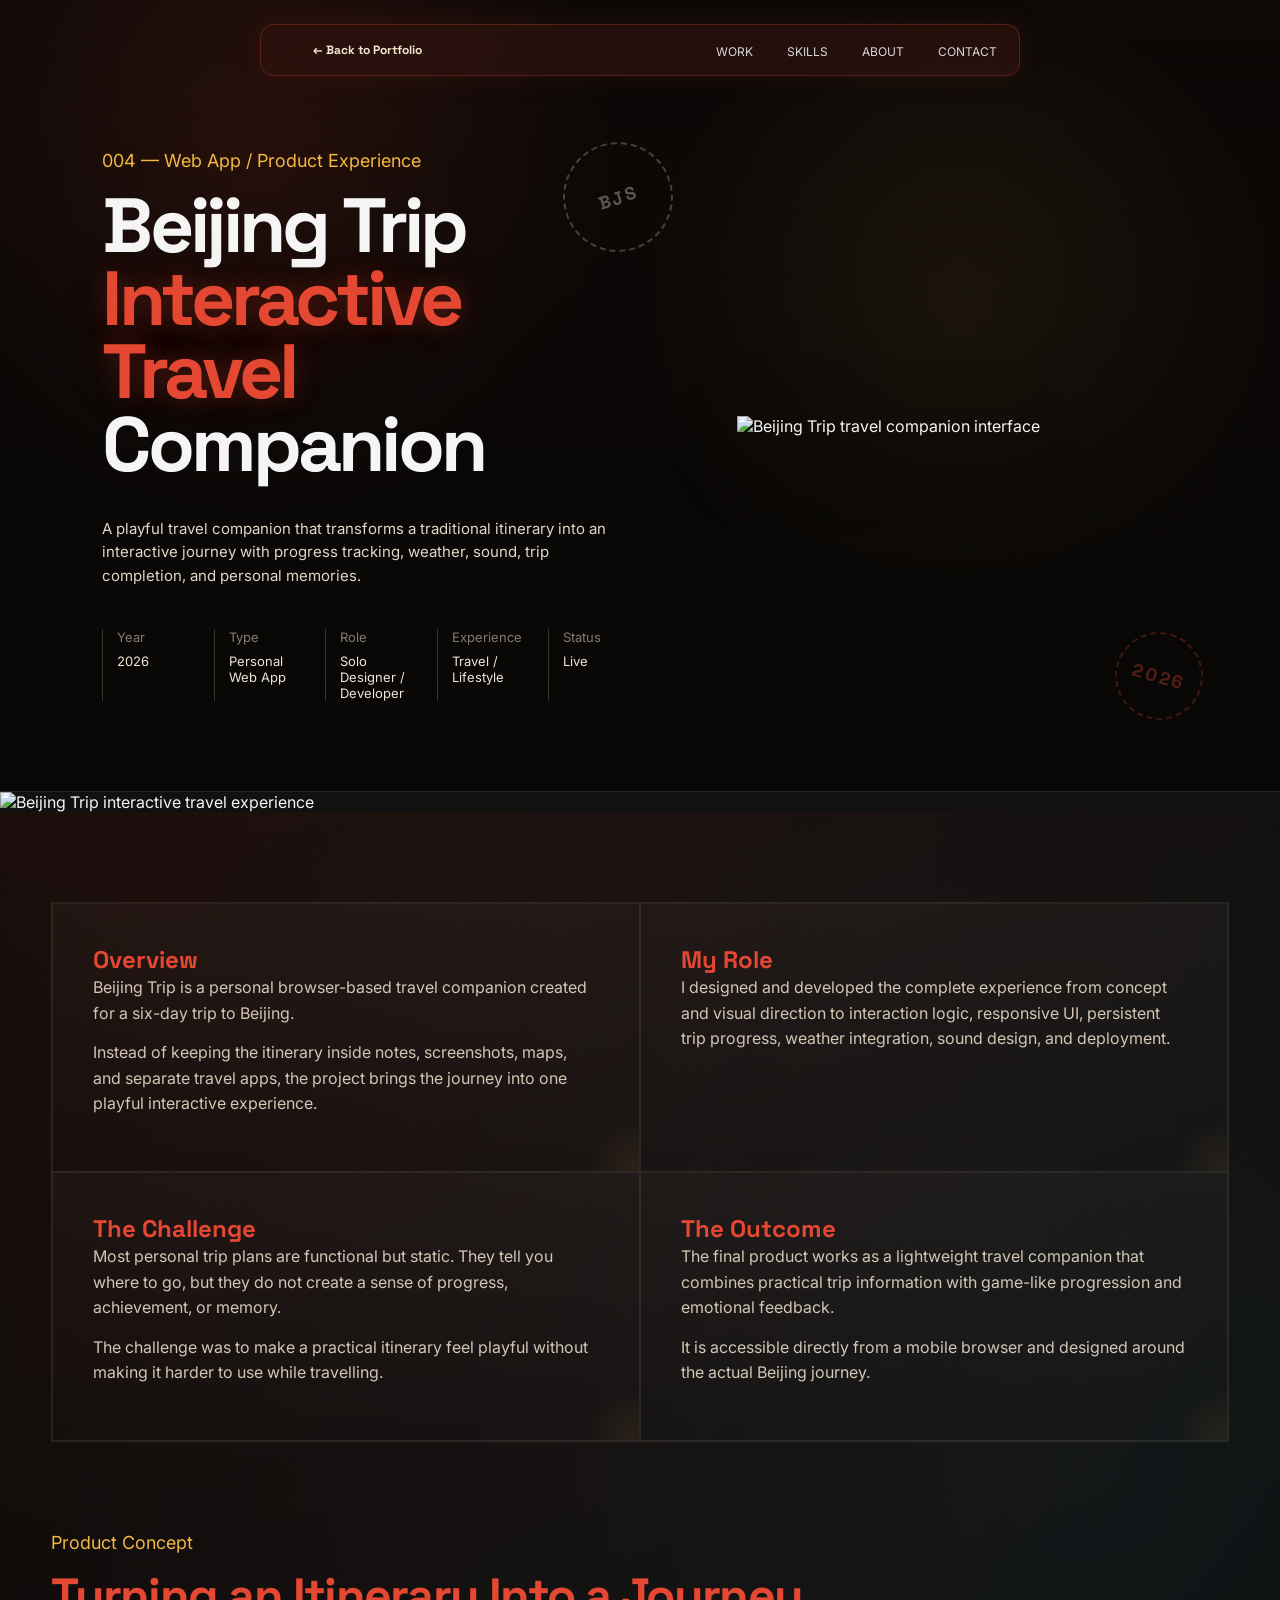
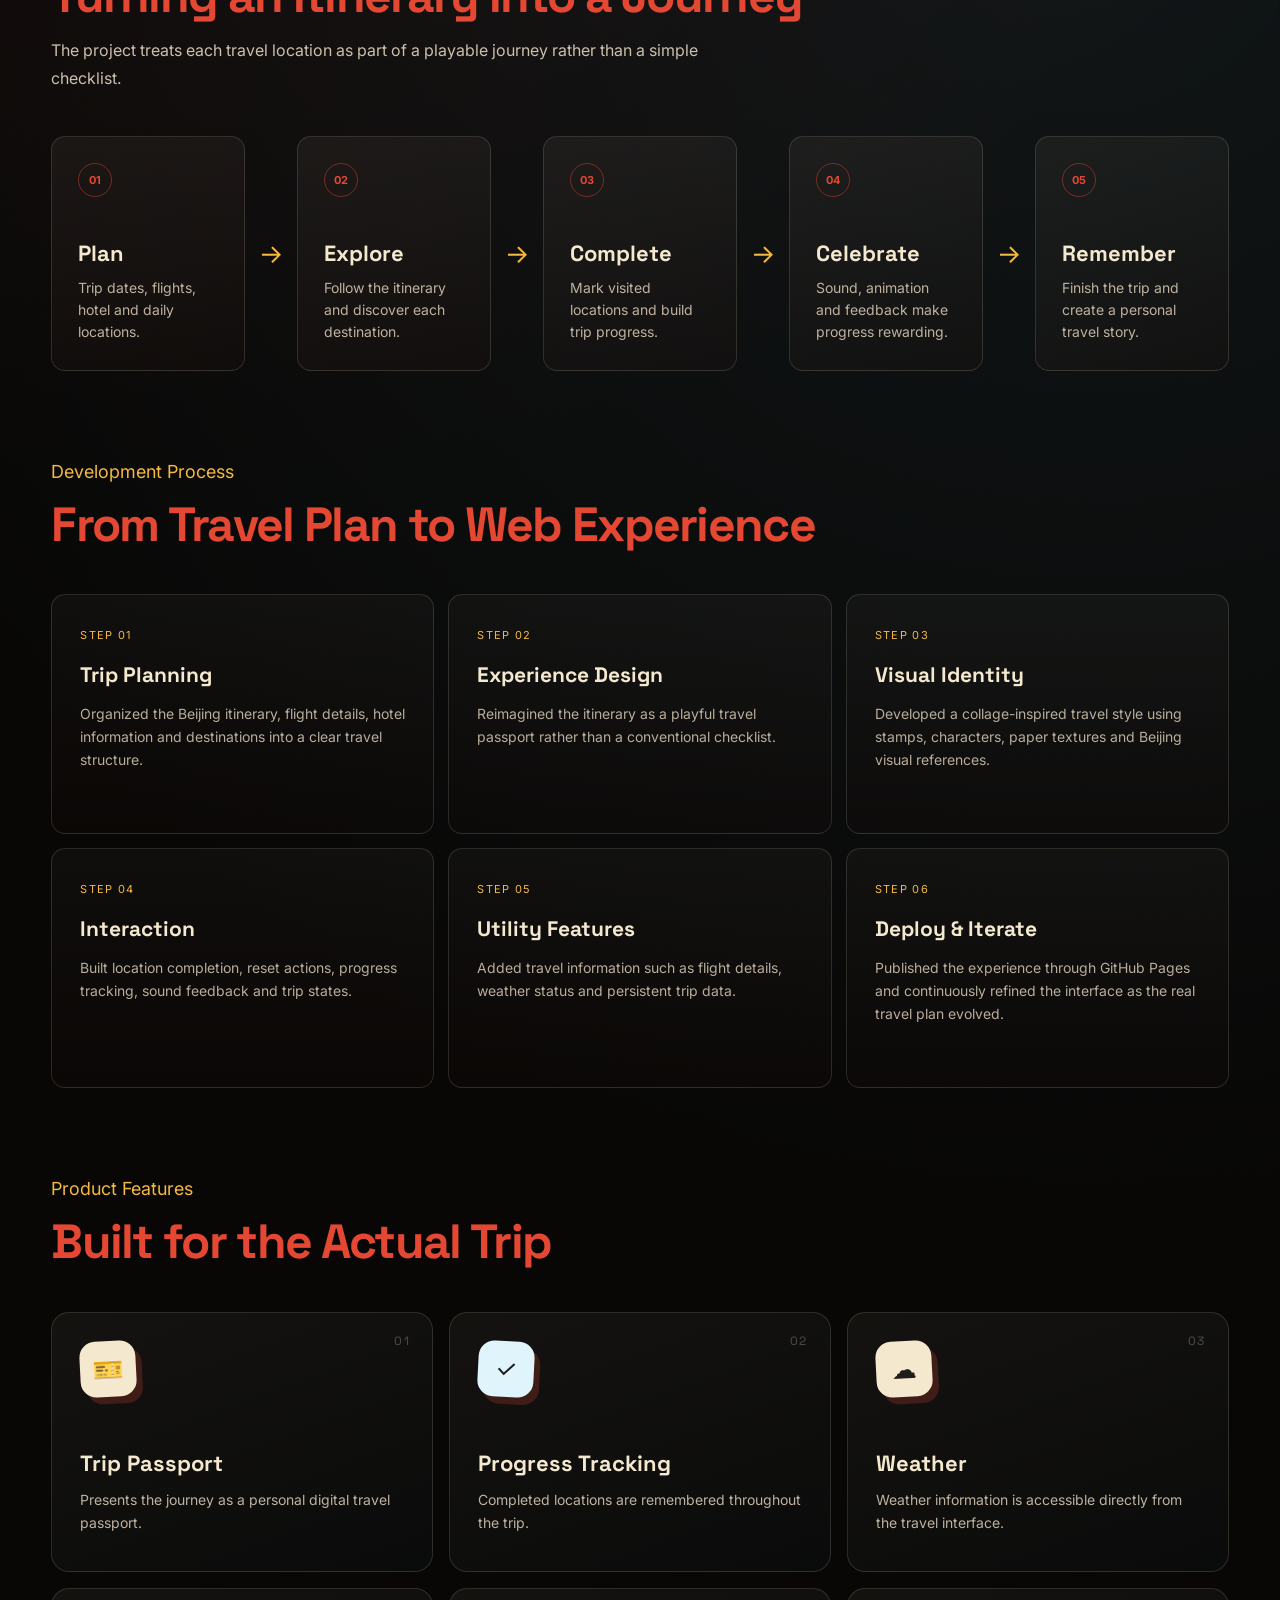
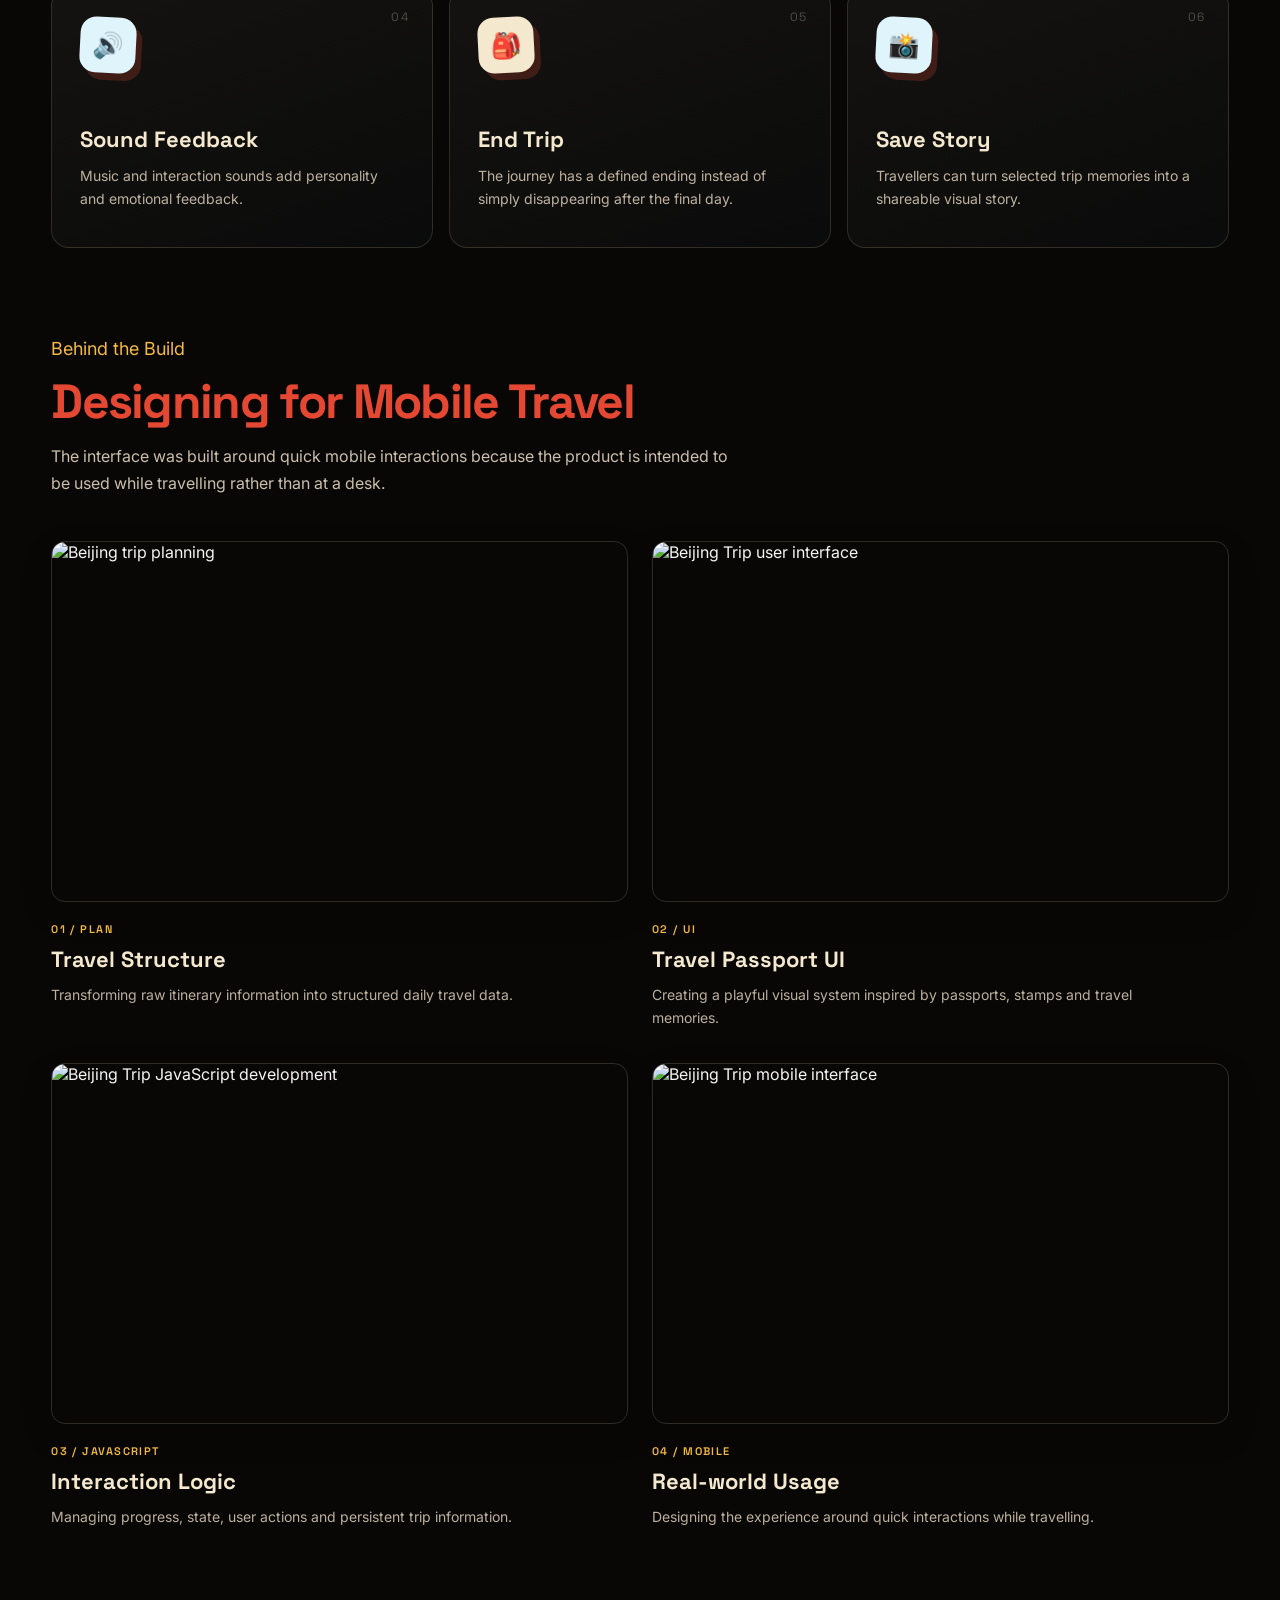
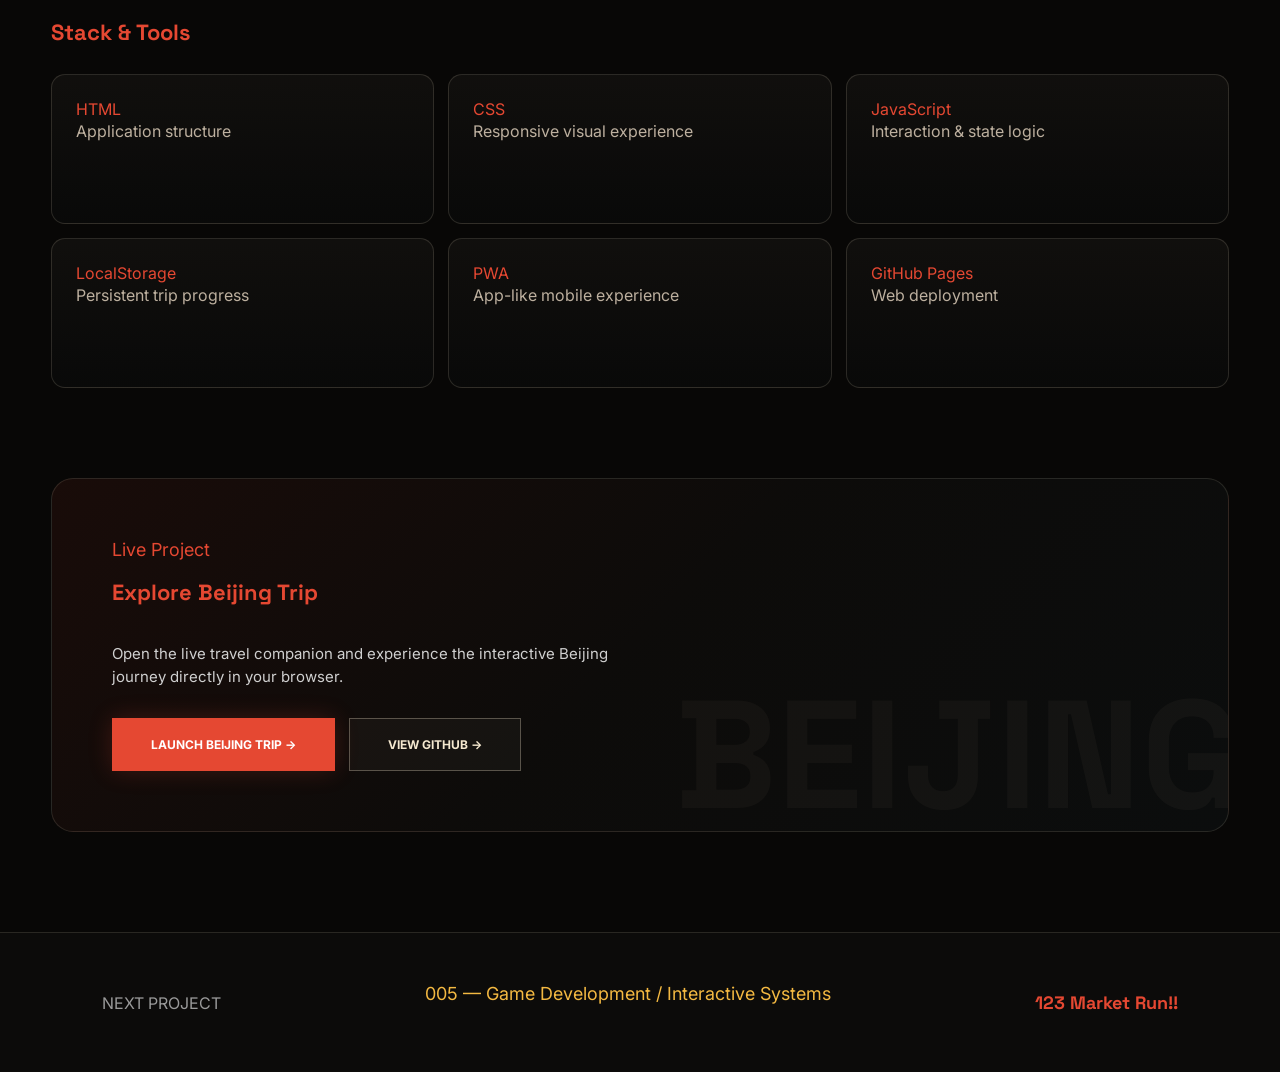
==== commit dfcb15f2: "Update case-study-beijing.html" ====
--- a/case-study-beijing.html
+++ b/case-study-beijing.html
@@ -65,8 +65,7 @@
     2026
   </div>
 
-  <div class="beijing-cloud cloud-one"></div>
-  <div class="beijing-cloud cloud-two"></div>
+ 
 
 
   <!-- LEFT -->
--- a/style.css
+++ b/style.css
@@ -2543,3 +2543,1482 @@
   }
 
 }
+
+/* ============================================================
+   PROJECT 004 — BEIJING TRIP
+   Web App / Product Experience / Travel Companion
+   ============================================================ */
+
+
+/* ============================================================
+   BEIJING COLOR SYSTEM
+   ============================================================ */
+
+.beijing-page,
+.beijing-nav {
+  --beijing-red: #e54832;
+  --beijing-cream: #f4e8cf;
+  --beijing-blue: #78c7e8;
+  --beijing-yellow: #f4b942;
+  --beijing-ink: #211d1a;
+  --beijing-soft-red: rgba(229, 72, 50, 0.12);
+  --beijing-soft-blue: rgba(120, 199, 232, 0.12);
+}
+
+
+/* ============================================================
+   PAGE BACKGROUND
+   ============================================================ */
+
+.beijing-page {
+  position: relative;
+
+  background:
+    radial-gradient(
+      circle at 15% 10%,
+      rgba(229, 72, 50, 0.10),
+      transparent 28%
+    ),
+    radial-gradient(
+      circle at 85% 25%,
+      rgba(120, 199, 232, 0.08),
+      transparent 30%
+    ),
+    #080706;
+}
+
+
+/* ============================================================
+   NAVIGATION
+   ============================================================ */
+
+.beijing-nav {
+  border:
+    1px solid rgba(229, 72, 50, 0.28);
+
+  background:
+    rgba(50, 20, 15, 0.62);
+
+  backdrop-filter:
+    blur(18px);
+
+  box-shadow:
+    0 0 28px rgba(229, 72, 50, 0.10);
+}
+
+
+.beijing-nav .logo {
+  color:
+    var(--beijing-cream);
+}
+
+
+.beijing-nav nav a {
+  transition:
+    color 0.3s ease;
+}
+
+
+.beijing-nav nav a:hover {
+  color:
+    var(--beijing-yellow);
+}
+
+
+
+/* ============================================================
+   HERO
+   ============================================================ */
+
+.beijing-hero {
+  position: relative;
+
+  overflow: hidden;
+
+  background:
+
+    linear-gradient(
+      180deg,
+      rgba(20, 10, 7, 0.22),
+      rgba(8, 7, 6, 0.92)
+    ),
+
+    radial-gradient(
+      circle at 75% 40%,
+      rgba(244, 185, 66, 0.13),
+      transparent 30%
+    ),
+
+    radial-gradient(
+      circle at 20% 20%,
+      rgba(229, 72, 50, 0.18),
+      transparent 30%
+    ),
+
+    #0a0807;
+}
+
+
+.beijing-hero h1 {
+  position: relative;
+  z-index: 3;
+}
+
+
+.beijing-hero .accent {
+  color:
+    var(--beijing-red);
+
+  text-shadow:
+    0 0 25px rgba(229, 72, 50, 0.30),
+    0 0 70px rgba(229, 72, 50, 0.12);
+}
+
+
+.beijing-hero .status {
+  color:
+    var(--beijing-yellow);
+
+  text-shadow:
+    0 0 18px rgba(244, 185, 66, 0.18);
+}
+
+
+.beijing-hero .intro {
+  color:
+    #e1d7c7;
+}
+
+
+
+/* ============================================================
+   HERO PRODUCT
+   ============================================================ */
+
+.beijing-product {
+  position: relative;
+
+  display: flex;
+
+  align-items: center;
+
+  justify-content: center;
+
+  z-index: 4;
+}
+
+
+.beijing-product img {
+  width:
+    82% !important;
+
+  max-width:
+    680px !important;
+
+  margin-left:
+    auto;
+
+  object-fit:
+    contain;
+
+  filter:
+    drop-shadow(
+      0 20px 50px rgba(0, 0, 0, 0.35)
+    )
+    drop-shadow(
+      0 0 40px rgba(229, 72, 50, 0.18)
+    ) !important;
+
+  animation:
+    beijingFloat 5.5s ease-in-out infinite;
+}
+
+
+@keyframes beijingFloat {
+
+  0%,
+  100% {
+    transform:
+      translateY(0)
+      rotate(-1deg);
+  }
+
+  50% {
+    transform:
+      translateY(-12px)
+      rotate(1deg);
+  }
+
+}
+
+
+
+/* ============================================================
+   PASSPORT STAMPS
+   ============================================================ */
+
+.passport-stamp {
+  position:
+    absolute;
+
+  width:
+    110px;
+
+  height:
+    110px;
+
+  border:
+    2px dashed rgba(244, 232, 207, 0.25);
+
+  border-radius:
+    50%;
+
+  display:
+    flex;
+
+  align-items:
+    center;
+
+  justify-content:
+    center;
+
+  color:
+    rgba(244, 232, 207, 0.35);
+
+  font-family:
+    "Space Grotesk",
+    sans-serif;
+
+  font-size:
+    18px;
+
+  font-weight:
+    700;
+
+  letter-spacing:
+    0.12em;
+
+  pointer-events:
+    none;
+}
+
+
+.stamp-one {
+  top:
+    18%;
+
+  left:
+    44%;
+
+  transform:
+    rotate(-18deg);
+}
+
+
+.stamp-two {
+  right:
+    6%;
+
+  bottom:
+    9%;
+
+  width:
+    88px;
+
+  height:
+    88px;
+
+  transform:
+    rotate(16deg);
+
+  color:
+    rgba(229, 72, 50, 0.35);
+
+  border-color:
+    rgba(229, 72, 50, 0.24);
+}
+
+
+
+/* ============================================================
+   CLOUD DECORATIONS
+   ============================================================ */
+
+.beijing-cloud {
+  position:
+    absolute;
+
+  width:
+    190px;
+
+  height:
+    60px;
+
+  border-radius:
+    999px;
+
+  background:
+    rgba(120, 199, 232, 0.06);
+
+  filter:
+    blur(1px);
+
+  pointer-events:
+    none;
+
+  animation:
+    beijingCloudMove 12s ease-in-out infinite;
+}
+
+
+.beijing-cloud::before,
+.beijing-cloud::after {
+  content:
+    "";
+
+  position:
+    absolute;
+
+  border-radius:
+    50%;
+
+  background:
+    inherit;
+}
+
+
+.beijing-cloud::before {
+  width:
+    80px;
+
+  height:
+    80px;
+
+  left:
+    28px;
+
+  top:
+    -34px;
+}
+
+
+.beijing-cloud::after {
+  width:
+    95px;
+
+  height:
+    95px;
+
+  right:
+    25px;
+
+  top:
+    -43px;
+}
+
+
+.cloud-one {
+  left:
+    2%;
+
+  bottom:
+    16%;
+}
+
+
+.cloud-two {
+  right:
+    10%;
+
+  top:
+    15%;
+
+  opacity:
+    0.55;
+
+  animation-delay:
+    2.5s;
+}
+
+
+@keyframes beijingCloudMove {
+
+  0%,
+  100% {
+    transform:
+      translateX(0);
+  }
+
+  50% {
+    transform:
+      translateX(18px);
+  }
+
+}
+
+
+
+/* ============================================================
+   META
+   ============================================================ */
+
+.beijing-page .case-meta div {
+  border-left:
+    1px solid rgba(244, 232, 207, 0.20);
+
+  color:
+    #efe5d4;
+}
+
+
+.beijing-page .case-meta span {
+  color:
+    rgba(244, 232, 207, 0.52);
+}
+
+
+
+/* ============================================================
+   GENERAL ACCENT
+   ============================================================ */
+
+.beijing-page h2,
+.beijing-page .status {
+  color:
+    var(--beijing-red);
+}
+
+
+.beijing-page .section-heading .status {
+  color:
+    var(--beijing-yellow);
+}
+
+
+
+/* ============================================================
+   SECTION HEADINGS
+   ============================================================ */
+
+.beijing-page .section-heading {
+  max-width:
+    800px;
+
+  margin-bottom:
+    44px;
+}
+
+
+.beijing-page .section-heading h2 {
+  font-size:
+    clamp(30px, 4vw, 48px);
+
+  line-height:
+    1.05;
+
+  letter-spacing:
+    -0.035em;
+
+  margin-bottom:
+    16px;
+}
+
+
+.beijing-page .section-heading > p:last-child {
+  color:
+    #cbbfad;
+
+  max-width:
+    680px;
+
+  line-height:
+    1.7;
+}
+
+
+
+/* ============================================================
+   OVERVIEW GRID
+   ============================================================ */
+
+.beijing-case-grid {
+  border-color:
+    rgba(244, 232, 207, 0.10);
+}
+
+
+.beijing-case-grid > div {
+  position:
+    relative;
+
+  background:
+    linear-gradient(
+      180deg,
+      rgba(244, 232, 207, 0.035),
+      rgba(255, 255, 255, 0.008)
+    );
+
+  border-color:
+    rgba(244, 232, 207, 0.08);
+
+  overflow:
+    hidden;
+
+  transition:
+    background 0.35s ease,
+    border-color 0.35s ease,
+    transform 0.35s ease;
+}
+
+
+.beijing-case-grid > div:hover {
+  background:
+    linear-gradient(
+      180deg,
+      rgba(229, 72, 50, 0.075),
+      rgba(244, 232, 207, 0.015)
+    );
+
+  border-color:
+    rgba(229, 72, 50, 0.25);
+}
+
+
+.beijing-case-grid h2 {
+  color:
+    var(--beijing-red);
+}
+
+
+.beijing-case-grid p {
+  color:
+    #d3c6b4;
+}
+
+
+
+/* paper corner decoration */
+
+.beijing-case-grid > div::after {
+  content:
+    "";
+
+  position:
+    absolute;
+
+  width:
+    90px;
+
+  height:
+    90px;
+
+  right:
+    -40px;
+
+  bottom:
+    -40px;
+
+  border-radius:
+    50%;
+
+  background:
+    radial-gradient(
+      circle,
+      rgba(244, 185, 66, 0.08),
+      transparent 70%
+    );
+}
+
+
+
+/* ============================================================
+   JOURNEY FLOW
+   ============================================================ */
+
+.beijing-journey-flow {
+  display:
+    grid;
+
+  grid-template-columns:
+    1fr auto
+    1fr auto
+    1fr auto
+    1fr auto
+    1fr;
+
+  gap:
+    14px;
+
+  align-items:
+    stretch;
+
+  margin-top:
+    40px;
+}
+
+
+.journey-card {
+  min-height:
+    220px;
+
+  padding:
+    26px;
+
+  position:
+    relative;
+
+  border:
+    1px solid rgba(244, 232, 207, 0.14);
+
+  border-radius:
+    14px;
+
+  background:
+    linear-gradient(
+      160deg,
+      rgba(244, 232, 207, 0.055),
+      rgba(229, 72, 50, 0.025)
+    );
+
+  overflow:
+    hidden;
+
+  transition:
+    transform 0.35s ease,
+    box-shadow 0.35s ease,
+    border-color 0.35s ease;
+}
+
+
+.journey-card:hover {
+  transform:
+    translateY(-6px)
+    rotate(-0.5deg);
+
+  border-color:
+    rgba(244, 185, 66, 0.38);
+
+  box-shadow:
+    0 12px 34px rgba(0, 0, 0, 0.24);
+}
+
+
+.journey-card span {
+  display:
+    inline-flex;
+
+  align-items:
+    center;
+
+  justify-content:
+    center;
+
+  width:
+    34px;
+
+  height:
+    34px;
+
+  border:
+    1px solid rgba(229, 72, 50, 0.45);
+
+  border-radius:
+    50%;
+
+  color:
+    var(--beijing-red);
+
+  font-size:
+    11px;
+
+  font-weight:
+    700;
+}
+
+
+.journey-card h3 {
+  margin-top:
+    42px;
+
+  margin-bottom:
+    10px;
+
+  font-size:
+    22px;
+
+  color:
+    var(--beijing-cream);
+}
+
+
+.journey-card p {
+  color:
+    #bfb29f;
+
+  font-size:
+    14px;
+
+  line-height:
+    1.6;
+}
+
+
+.journey-arrow {
+  display:
+    flex;
+
+  align-items:
+    center;
+
+  justify-content:
+    center;
+
+  color:
+    var(--beijing-yellow);
+
+  font-size:
+    26px;
+
+  animation:
+    journeyArrow 1.8s ease-in-out infinite;
+}
+
+
+@keyframes journeyArrow {
+
+  0%,
+  100% {
+    opacity:
+      0.35;
+
+    transform:
+      translateX(0);
+  }
+
+  50% {
+    opacity:
+      1;
+
+    transform:
+      translateX(4px);
+  }
+
+}
+
+
+
+/* ============================================================
+   PROCESS
+   ============================================================ */
+
+.beijing-process-grid {
+  grid-template-columns:
+    repeat(3, 1fr);
+
+  gap:
+    14px;
+}
+
+
+.beijing-page .process-grid > div {
+  min-height:
+    240px;
+
+  padding:
+    28px;
+
+  border:
+    1px solid rgba(244, 232, 207, 0.14);
+
+  background:
+    linear-gradient(
+      180deg,
+      rgba(244, 232, 207, 0.035),
+      rgba(229, 72, 50, 0.015)
+    );
+
+  border-radius:
+    14px;
+
+  position:
+    relative;
+
+  overflow:
+    hidden;
+}
+
+
+.beijing-page .process-grid > div:hover {
+  transform:
+    translateY(-6px);
+
+  border-color:
+    rgba(229, 72, 50, 0.42);
+
+  box-shadow:
+    0 0 26px rgba(229, 72, 50, 0.08);
+}
+
+
+.beijing-page .process-grid span {
+  color:
+    var(--beijing-yellow);
+
+  font-size:
+    11px;
+
+  letter-spacing:
+    0.12em;
+}
+
+
+.beijing-page .process-grid h3 {
+  color:
+    var(--beijing-cream);
+
+  font-size:
+    21px;
+
+  margin:
+    18px 0 14px;
+}
+
+
+.beijing-page .process-grid p {
+  color:
+    #b9ad9c;
+
+  font-size:
+    14px;
+
+  line-height:
+    1.65;
+}
+
+
+
+/* ============================================================
+   FEATURES
+   ============================================================ */
+
+.beijing-feature-grid {
+  display:
+    grid;
+
+  grid-template-columns:
+    repeat(3, 1fr);
+
+  gap:
+    16px;
+}
+
+
+.beijing-feature-card {
+  min-height:
+    260px;
+
+  padding:
+    28px;
+
+  position:
+    relative;
+
+  border:
+    1px solid rgba(244, 232, 207, 0.14);
+
+  border-radius:
+    18px;
+
+  background:
+    linear-gradient(
+      160deg,
+      rgba(244, 232, 207, 0.055),
+      rgba(120, 199, 232, 0.025)
+    );
+
+  overflow:
+    hidden;
+
+  transition:
+    transform 0.35s ease,
+    border-color 0.35s ease,
+    background 0.35s ease;
+}
+
+
+.beijing-feature-card:hover {
+  transform:
+    translateY(-7px)
+    rotate(-0.4deg);
+
+  border-color:
+    rgba(120, 199, 232, 0.36);
+
+  background:
+    linear-gradient(
+      160deg,
+      rgba(244, 232, 207, 0.07),
+      rgba(120, 199, 232, 0.055)
+    );
+}
+
+
+.beijing-feature-card > span {
+  position:
+    absolute;
+
+  top:
+    20px;
+
+  right:
+    22px;
+
+  color:
+    rgba(244, 232, 207, 0.28);
+
+  font-family:
+    "Space Grotesk",
+    sans-serif;
+
+  font-size:
+    12px;
+
+  letter-spacing:
+    0.12em;
+}
+
+
+.feature-icon {
+  width:
+    56px;
+
+  height:
+    56px;
+
+  margin-bottom:
+    52px;
+
+  display:
+    flex;
+
+  align-items:
+    center;
+
+  justify-content:
+    center;
+
+  border-radius:
+    16px;
+
+  background:
+    var(--beijing-cream);
+
+  color:
+    var(--beijing-ink);
+
+  font-size:
+    25px;
+
+  box-shadow:
+    6px 7px 0 rgba(229, 72, 50, 0.22);
+
+  transform:
+    rotate(-3deg);
+}
+
+
+.beijing-feature-card:nth-child(even) .feature-icon {
+  transform:
+    rotate(3deg);
+
+  background:
+    #dff4fb;
+}
+
+
+.beijing-feature-card h3 {
+  margin-bottom:
+    11px;
+
+  color:
+    var(--beijing-cream);
+
+  font-size:
+    22px;
+}
+
+
+.beijing-feature-card p {
+  color:
+    #bfb2a0;
+
+  font-size:
+    14px;
+
+  line-height:
+    1.65;
+}
+
+
+
+/* ============================================================
+   DEVELOPMENT JOURNEY
+   ============================================================ */
+
+.beijing-development-grid {
+  gap:
+    34px 24px;
+}
+
+
+.beijing-page .development-card img {
+  border:
+    1px solid rgba(244, 232, 207, 0.16);
+
+  border-radius:
+    14px;
+
+  box-shadow:
+    0 12px 30px rgba(0, 0, 0, 0.18);
+}
+
+
+.beijing-page .development-card:hover img {
+  transform:
+    translateY(-5px)
+    rotate(-0.4deg);
+
+  border-color:
+    rgba(229, 72, 50, 0.38);
+}
+
+
+.beijing-page .development-card > span {
+  color:
+    var(--beijing-yellow);
+}
+
+
+.beijing-page .development-card h3 {
+  color:
+    var(--beijing-cream);
+}
+
+
+.beijing-page .development-card p {
+  color:
+    #bcb09f;
+}
+
+
+
+/* ============================================================
+   TOOLS
+   ============================================================ */
+
+.beijing-tool-grid {
+  grid-template-columns:
+    repeat(3, 1fr);
+
+  gap:
+    14px;
+}
+
+
+.beijing-page .tool-grid > div {
+  min-height:
+    150px;
+
+  border:
+    1px solid rgba(244, 232, 207, 0.14);
+
+  background:
+    linear-gradient(
+      180deg,
+      rgba(244, 232, 207, 0.04),
+      rgba(120, 199, 232, 0.015)
+    );
+
+  border-radius:
+    14px;
+
+  color:
+    var(--beijing-red);
+}
+
+
+.beijing-page .tool-grid > div:hover {
+  border-color:
+    rgba(244, 185, 66, 0.42);
+
+  box-shadow:
+    0 0 26px rgba(244, 185, 66, 0.07);
+}
+
+
+.beijing-page .tool-grid span {
+  color:
+    #bdb09f;
+}
+
+
+
+/* ============================================================
+   LIVE PROJECT
+   ============================================================ */
+
+.beijing-live-section {
+  position:
+    relative;
+
+  padding:
+    60px !important;
+
+  border:
+    1px solid rgba(244, 232, 207, 0.12);
+
+  border-radius:
+    22px;
+
+  background:
+    linear-gradient(
+      135deg,
+      rgba(229, 72, 50, 0.08),
+      rgba(244, 232, 207, 0.025),
+      rgba(120, 199, 232, 0.035)
+    );
+
+  overflow:
+    hidden;
+}
+
+
+.beijing-live-section::after {
+  content:
+    "BEIJING";
+
+  position:
+    absolute;
+
+  right:
+    -15px;
+
+  bottom:
+    -22px;
+
+  color:
+    rgba(244, 232, 207, 0.035);
+
+  font-family:
+    "Space Grotesk",
+    sans-serif;
+
+  font-size:
+    clamp(70px, 12vw, 170px);
+
+  font-weight:
+    700;
+
+  pointer-events:
+    none;
+}
+
+
+.beijing-cta {
+  justify-content:
+    flex-start;
+
+  gap:
+    14px;
+
+  margin-top:
+    30px;
+
+  flex-wrap:
+    wrap;
+}
+
+
+.beijing-page .btn.primary {
+  background:
+    var(--beijing-red);
+
+  border-color:
+    var(--beijing-red);
+
+  color:
+    #fff;
+
+  box-shadow:
+    0 0 25px rgba(229, 72, 50, 0.20);
+}
+
+
+.beijing-page .btn.primary:hover {
+  box-shadow:
+    0 0 34px rgba(229, 72, 50, 0.30);
+
+  transform:
+    translateY(-4px)
+    rotate(-0.5deg);
+}
+
+
+.beijing-secondary {
+  border:
+    1px solid rgba(244, 232, 207, 0.30);
+
+  color:
+    var(--beijing-cream);
+
+  background:
+    rgba(244, 232, 207, 0.03);
+}
+
+
+.beijing-secondary:hover {
+  border-color:
+    var(--beijing-yellow);
+
+  box-shadow:
+    0 0 25px rgba(244, 185, 66, 0.12);
+}
+
+
+
+/* ============================================================
+   NEXT PROJECT
+   ============================================================ */
+
+.beijing-next-project {
+  margin-top:
+    100px;
+
+  border-top:
+    1px solid rgba(244, 232, 207, 0.12);
+
+  background:
+    rgba(244, 232, 207, 0.015);
+}
+
+
+.beijing-next-project h2 {
+  color:
+    var(--beijing-red);
+}
+
+
+.beijing-next-project .status {
+  color:
+    var(--beijing-yellow);
+}
+
+
+
+/* ============================================================
+   FULL WIDTH IMAGE
+   ============================================================ */
+
+.beijing-cover {
+  position:
+    relative;
+
+  overflow:
+    hidden;
+
+  background:
+    #111;
+}
+
+
+.beijing-cover img {
+  transition:
+    transform 1.2s cubic-bezier(.16, 1, .3, 1);
+}
+
+
+.beijing-cover:hover img {
+  transform:
+    scale(1.015);
+}
+
+
+
+/* ============================================================
+   TABLET
+   ============================================================ */
+
+@media (max-width: 1150px) {
+
+  .beijing-journey-flow {
+    grid-template-columns:
+      1fr 1fr;
+  }
+
+  .journey-arrow {
+    display:
+      none;
+  }
+
+  .beijing-process-grid {
+    grid-template-columns:
+      repeat(2, 1fr);
+  }
+
+}
+
+
+
+/* ============================================================
+   MOBILE
+   ============================================================ */
+
+@media (max-width: 900px) {
+
+  .beijing-hero {
+    min-height:
+      auto;
+  }
+
+
+  .beijing-product img {
+    width:
+      100% !important;
+
+    max-width:
+      560px !important;
+
+    margin:
+      50px auto 0;
+  }
+
+
+  .stamp-one {
+    left:
+      auto;
+
+    right:
+      10%;
+
+    top:
+      12%;
+
+    width:
+      80px;
+
+    height:
+      80px;
+  }
+
+
+  .stamp-two {
+    display:
+      none;
+  }
+
+
+  .beijing-feature-grid {
+    grid-template-columns:
+      repeat(2, 1fr);
+  }
+
+
+  .beijing-tool-grid {
+    grid-template-columns:
+      repeat(2, 1fr);
+  }
+
+
+  .beijing-live-section {
+    padding:
+      36px !important;
+  }
+
+}
+
+
+
+/* ============================================================
+   SMALL MOBILE
+   ============================================================ */
+
+@media (max-width: 620px) {
+
+  .beijing-journey-flow {
+    grid-template-columns:
+      1fr;
+  }
+
+
+  .beijing-process-grid {
+    grid-template-columns:
+      1fr;
+  }
+
+
+  .beijing-feature-grid {
+    grid-template-columns:
+      1fr;
+  }
+
+
+  .beijing-tool-grid {
+    grid-template-columns:
+      1fr;
+  }
+
+
+  .journey-card,
+  .beijing-feature-card {
+    min-height:
+      auto;
+  }
+
+
+  .feature-icon {
+    margin-bottom:
+      34px;
+  }
+
+
+  .beijing-live-section {
+    padding:
+      28px 22px !important;
+  }
+
+
+  .beijing-cta {
+    flex-direction:
+      column;
+  }
+
+
+  .beijing-cta .btn {
+    width:
+      100%;
+
+    text-align:
+      center;
+  }
+
+}
+
+/* ============================================================
+   BEIJING — FINAL COLOR OVERRIDE
+   ============================================================ */
+
+.beijing-page .beijing-hero .accent {
+  color: var(--beijing-red) !important;
+
+  text-shadow:
+    0 0 25px rgba(229, 72, 50, 0.30),
+    0 0 70px rgba(229, 72, 50, 0.12) !important;
+}
+
+.beijing-page .beijing-hero .status {
+  color: var(--beijing-yellow) !important;
+}
+
+.beijing-page h2 {
+  color: var(--beijing-red);
+}
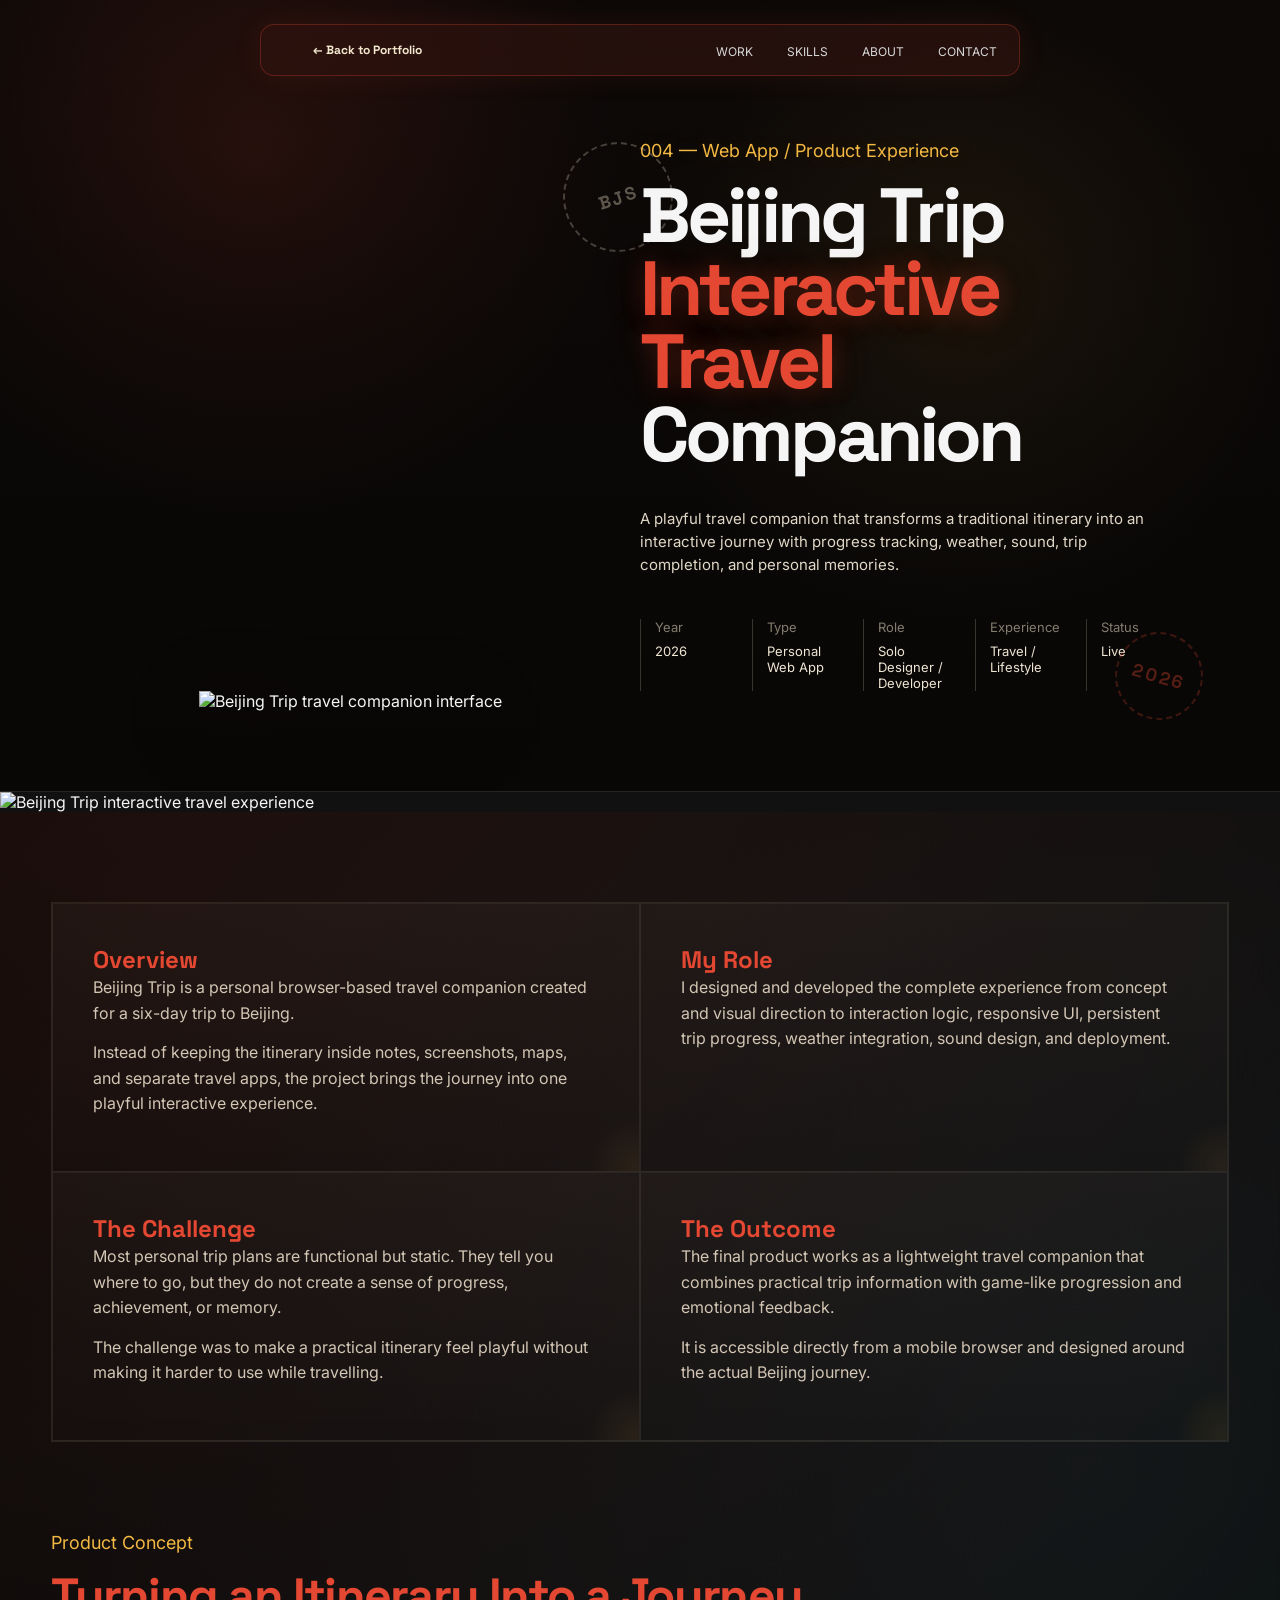
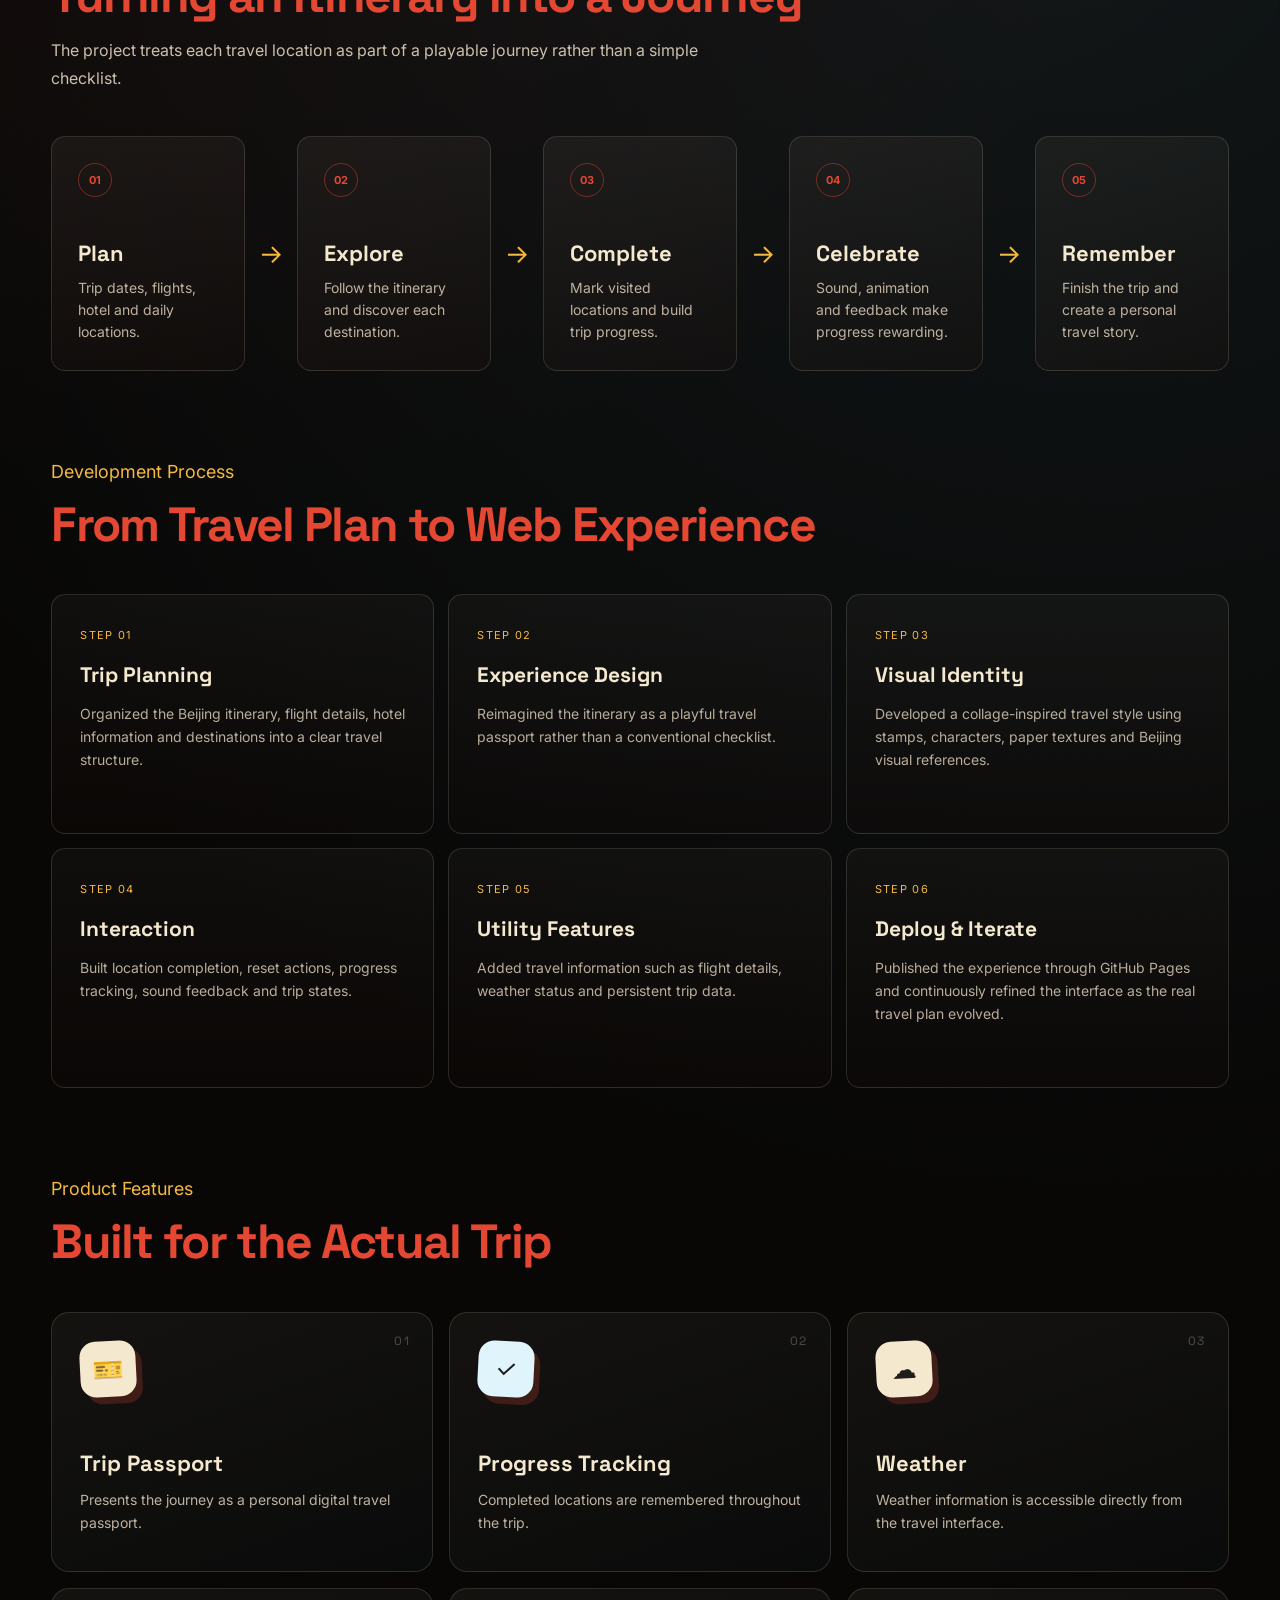
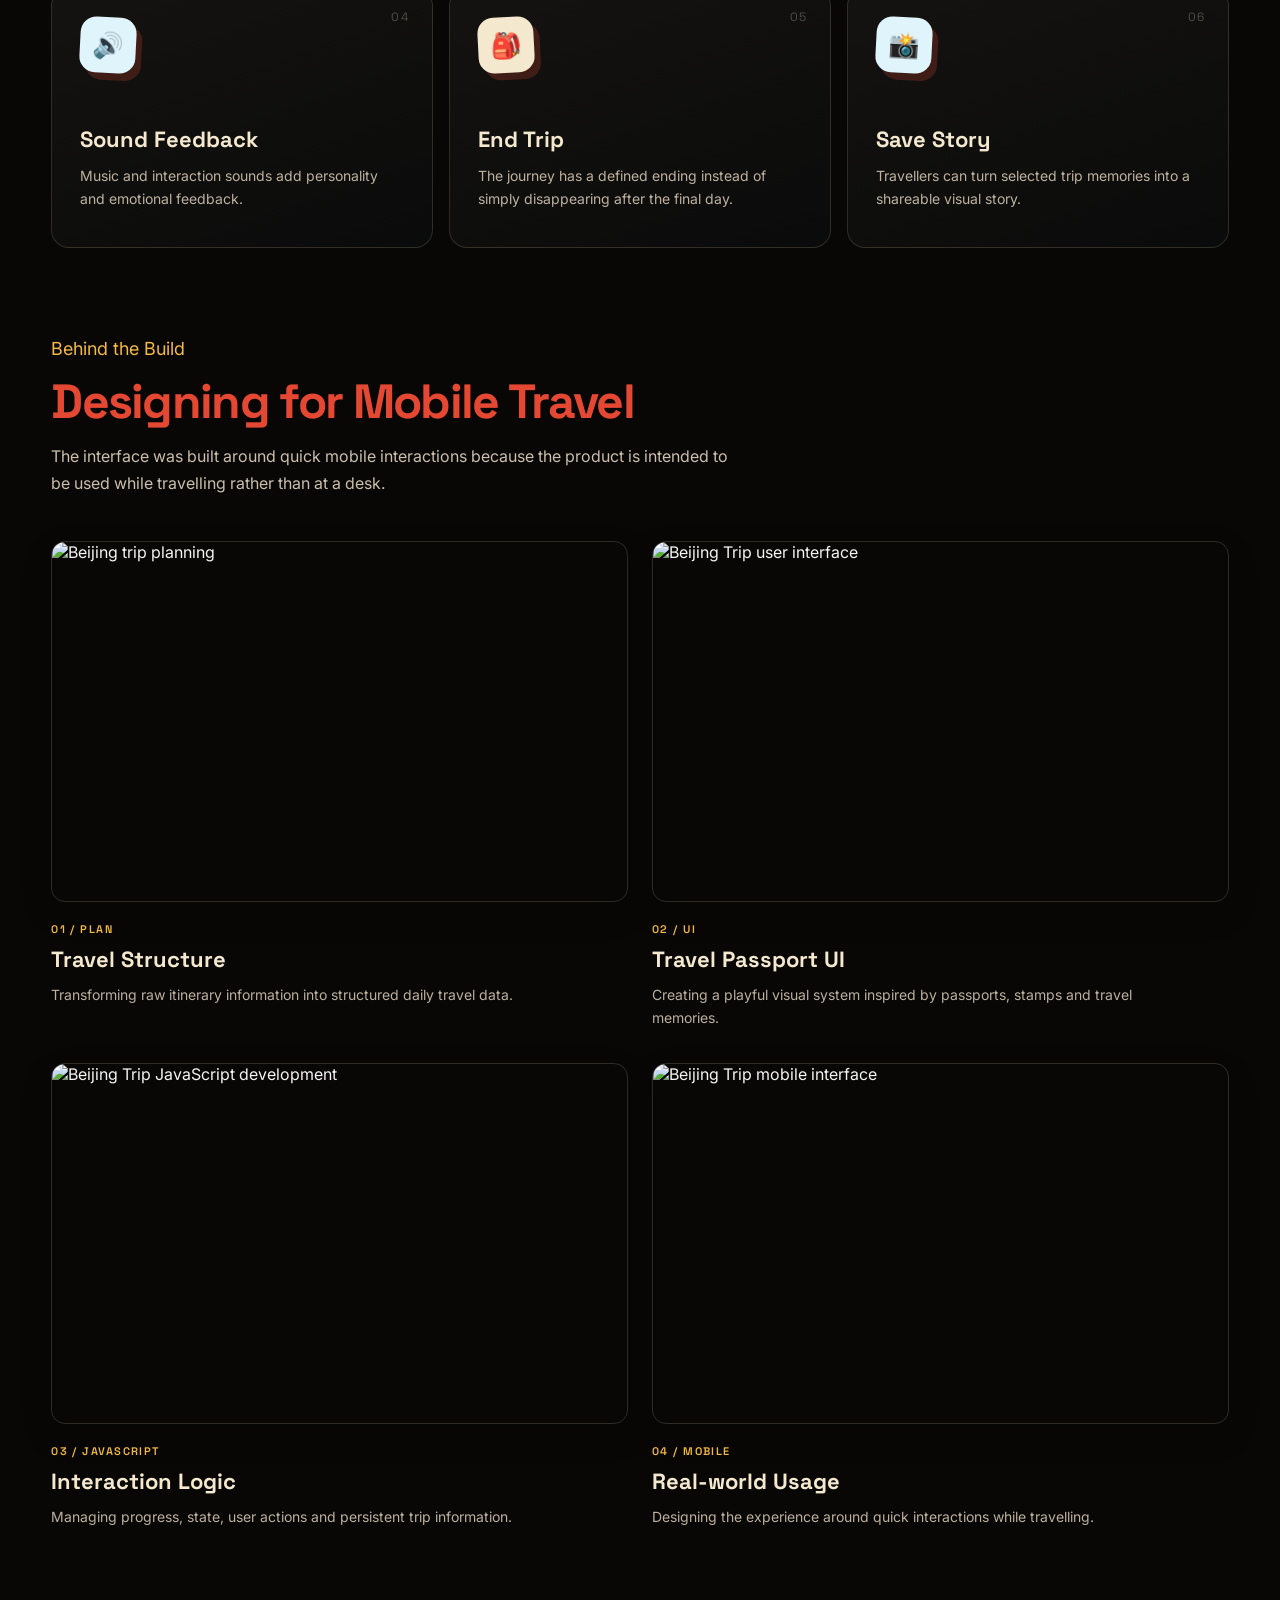
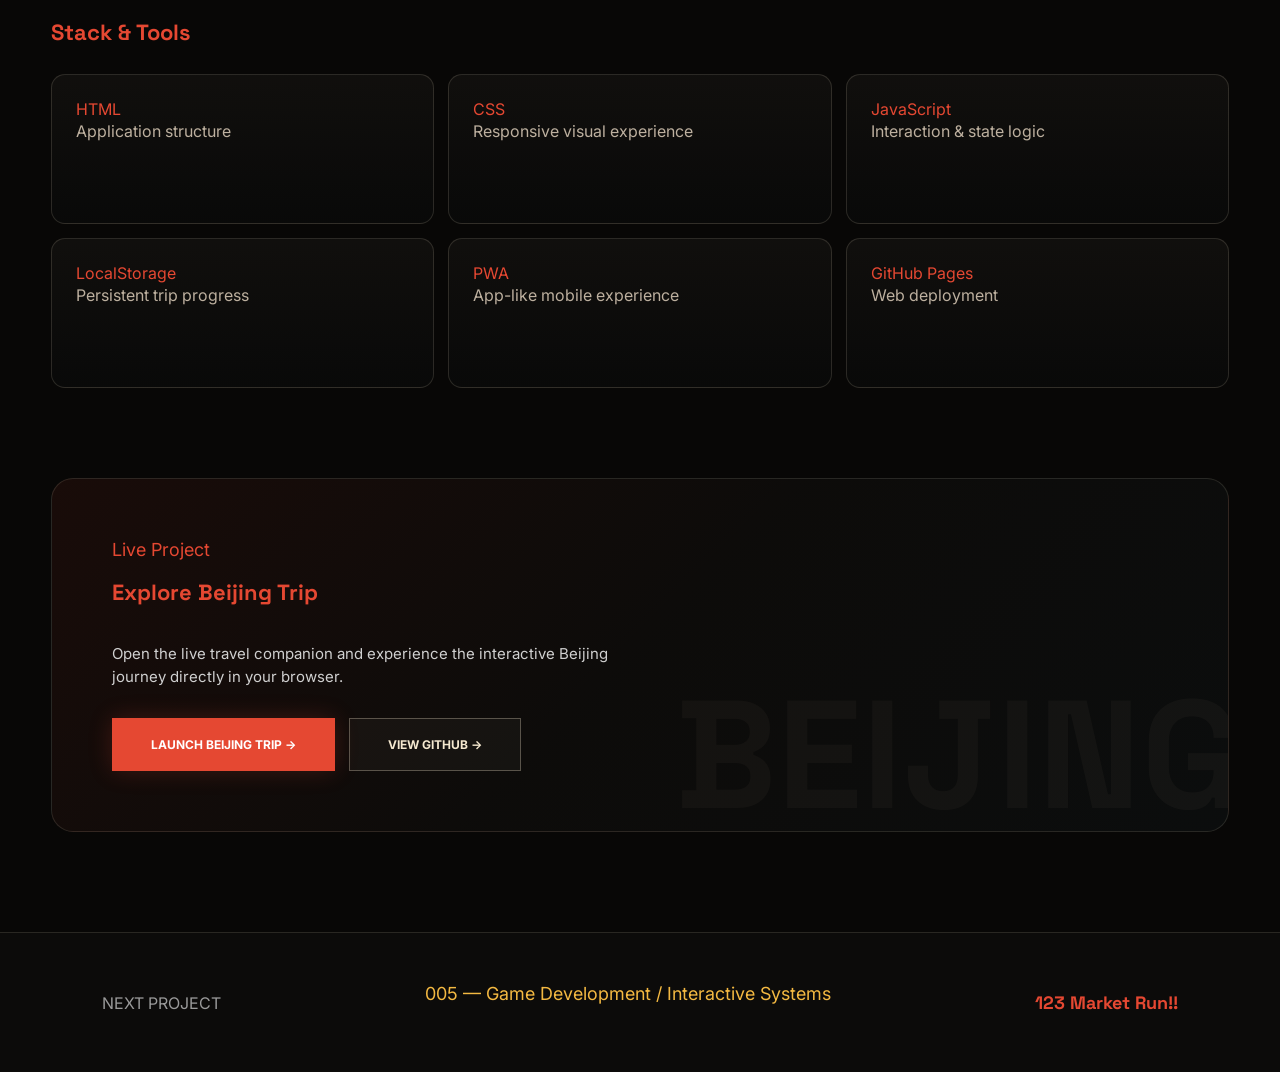
==== commit 09994056: "Update case-study-beijing.html" ====
--- a/case-study-beijing.html
+++ b/case-study-beijing.html
@@ -65,7 +65,22 @@
     2026
   </div>
 
- 
+ <!-- Floating Beijing Characters -->
+<div class="beijing-floating-faces" aria-hidden="true">
+
+  <img
+    class="beijing-floating-face beijing-face-one"
+    src="assets/icons/face-1.png"
+    alt=""
+  >
+
+  <img
+    class="beijing-floating-face beijing-face-two"
+    src="assets/icons/face-2.png"
+    alt=""
+  >
+
+</div>
 
 
   <!-- LEFT -->
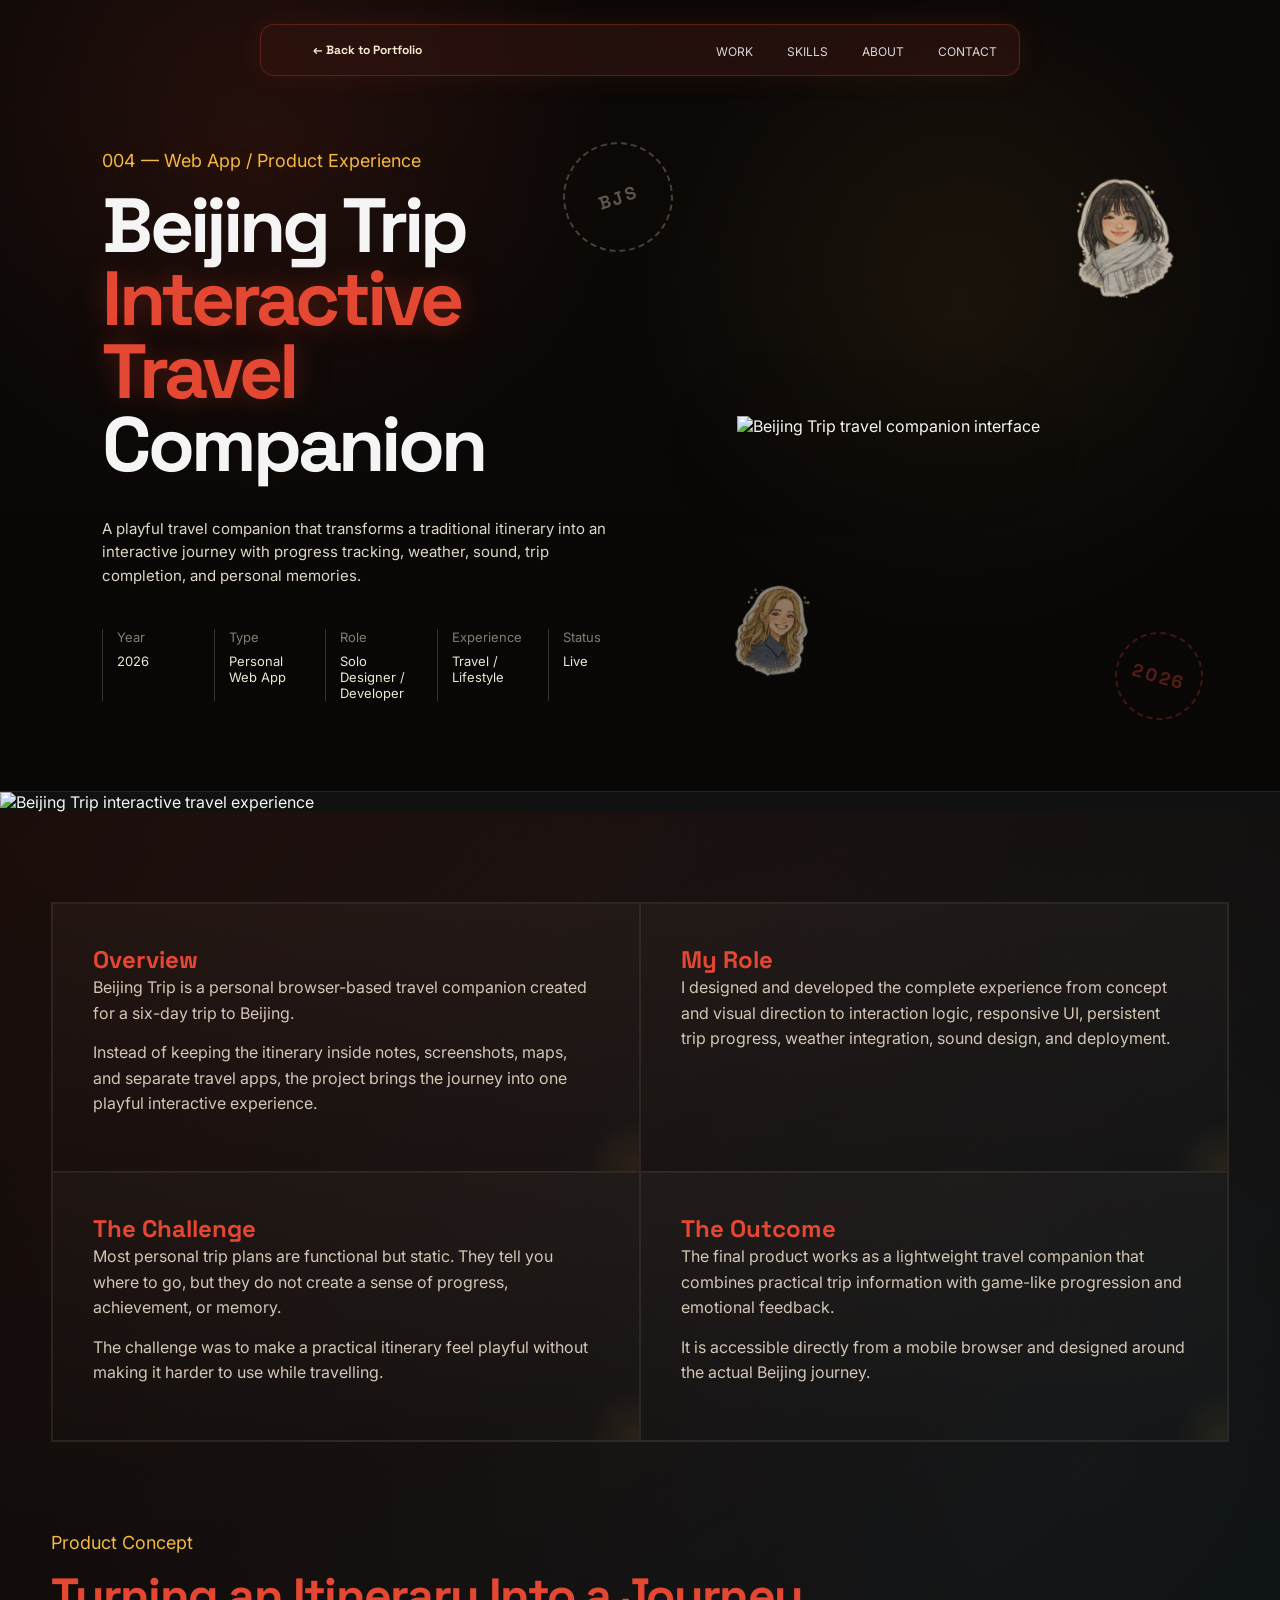
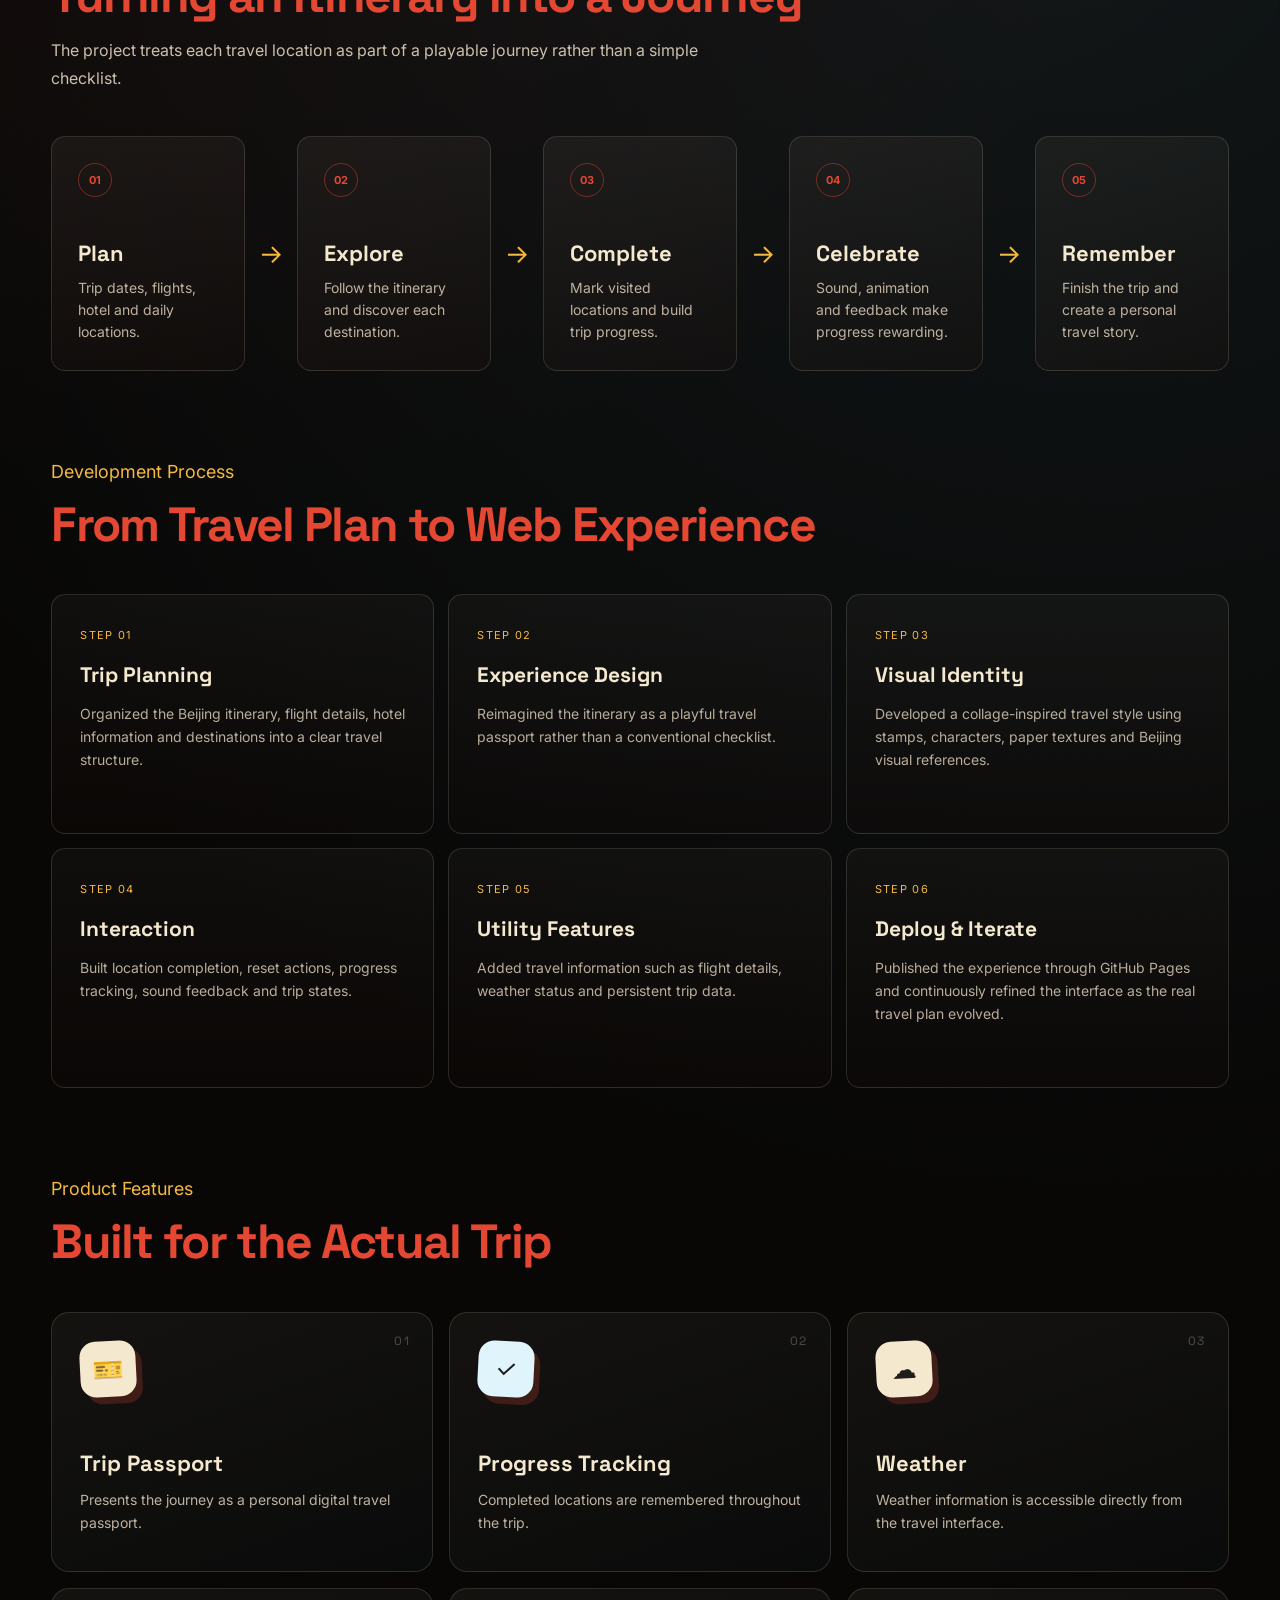
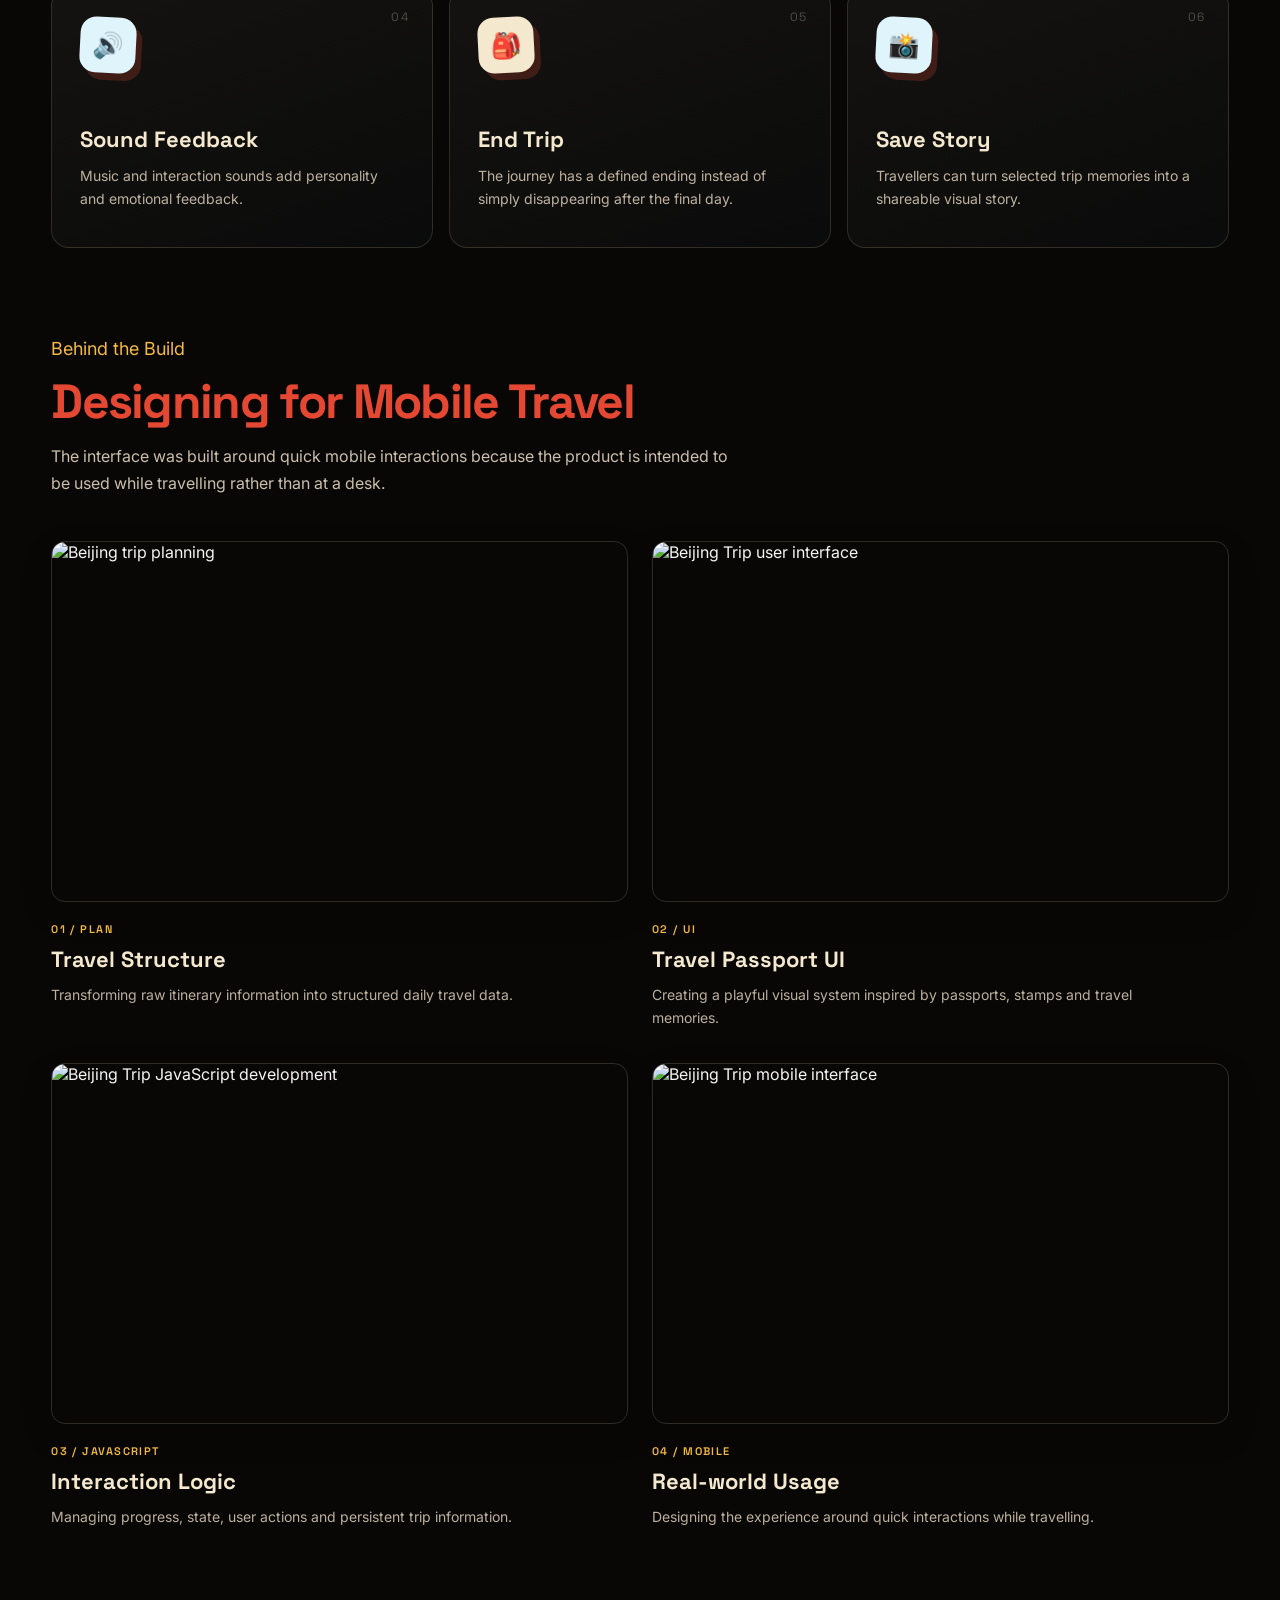
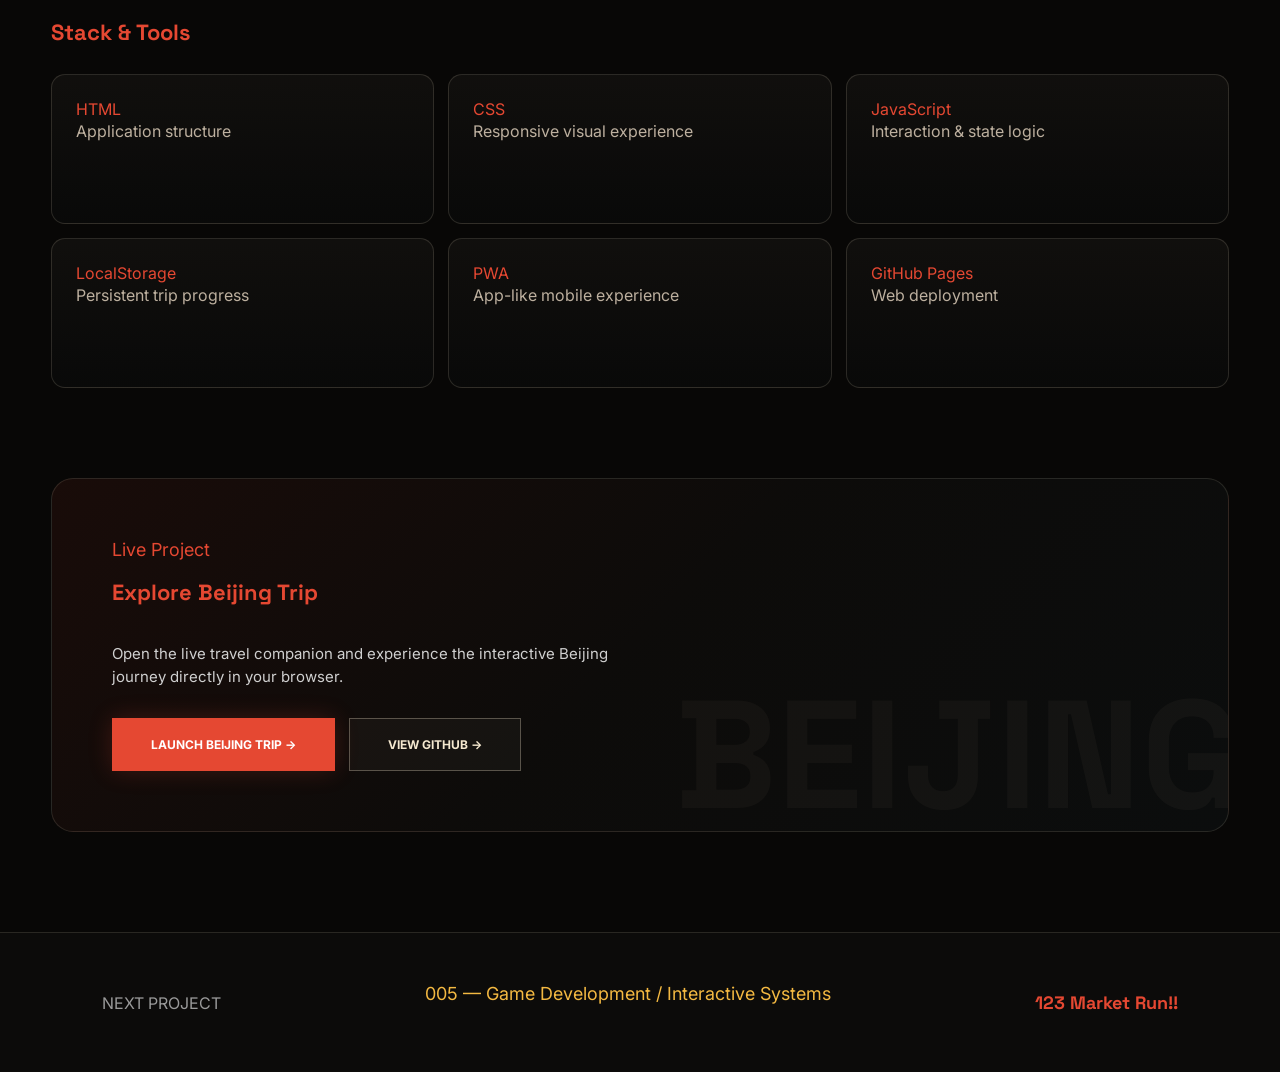
==== commit 3727d250: "Update case-study-beijing.html" ====
--- a/case-study-beijing.html
+++ b/case-study-beijing.html
@@ -70,13 +70,13 @@
 
   <img
     class="beijing-floating-face beijing-face-one"
-    src="assets/icons/face-1.png"
+    src="assets/face-1.png"
     alt=""
   >
 
   <img
     class="beijing-floating-face beijing-face-two"
-    src="assets/icons/face-2.png"
+    src="assets/face-2.png"
     alt=""
   >
 
--- a/style.css
+++ b/style.css
@@ -4022,3 +4022,301 @@
 .beijing-page h2 {
   color: var(--beijing-red);
 }
+
+/* ============================================================
+   BEIJING — FLOATING CHARACTER FACES
+   ============================================================ */
+
+.beijing-floating-faces {
+  position: absolute;
+  inset: 0;
+
+  z-index: 2;
+
+  overflow: hidden;
+
+  pointer-events: none;
+}
+
+
+/* Base */
+
+.beijing-floating-face {
+  position: absolute;
+
+  display: block;
+
+  object-fit: contain;
+
+  user-select: none;
+
+  filter:
+    drop-shadow(0 12px 25px rgba(0, 0, 0, 0.28));
+
+  will-change: transform;
+}
+
+
+/* FACE 01 */
+
+.beijing-face-one {
+  width: 110px;
+
+  right: 8%;
+  top: 20%;
+
+  opacity: 0.78;
+
+  transform: rotate(-7deg);
+
+  animation:
+    beijingFaceFloatOne 6s ease-in-out infinite;
+}
+
+
+/* FACE 02 */
+
+.beijing-face-two {
+  width: 85px;
+
+  right: 36%;
+  bottom: 12%;
+
+  opacity: 0.55;
+
+  transform: rotate(8deg);
+
+  animation:
+    beijingFaceFloatTwo 7.5s ease-in-out infinite;
+}
+
+
+/* FLOAT 01 */
+
+@keyframes beijingFaceFloatOne {
+
+  0%,
+  100% {
+    transform:
+      translateY(0)
+      rotate(-7deg);
+  }
+
+  50% {
+    transform:
+      translateY(-18px)
+      rotate(-2deg);
+  }
+
+}
+
+
+/* FLOAT 02 */
+
+@keyframes beijingFaceFloatTwo {
+
+  0%,
+  100% {
+    transform:
+      translateY(0)
+      translateX(0)
+      rotate(8deg);
+  }
+
+  50% {
+    transform:
+      translateY(-12px)
+      translateX(8px)
+      rotate(4deg);
+  }
+
+}
+
+
+/* MOBILE */
+
+@media (max-width: 900px) {
+
+  .beijing-face-one {
+    width: 80px;
+
+    right: 4%;
+    top: 17%;
+
+    opacity: 0.55;
+  }
+
+  .beijing-face-two {
+    width: 65px;
+
+    right: 10%;
+    bottom: 8%;
+
+    opacity: 0.35;
+  }
+
+}
+
+
+@media (max-width: 620px) {
+
+  .beijing-face-one {
+    width: 65px;
+
+    top: 14%;
+  }
+
+  .beijing-face-two {
+    display: none;
+  }
+
+}
+
+/* ============================================================
+   BEIJING — FLOATING CHARACTER FACES
+   ============================================================ */
+
+.beijing-floating-faces {
+  position: absolute;
+  inset: 0;
+
+  z-index: 2;
+
+  overflow: hidden;
+
+  pointer-events: none;
+}
+
+
+/* Base */
+
+.beijing-floating-face {
+  position: absolute;
+
+  display: block;
+
+  object-fit: contain;
+
+  user-select: none;
+
+  filter:
+    drop-shadow(0 12px 25px rgba(0, 0, 0, 0.28));
+
+  will-change: transform;
+}
+
+
+/* FACE 01 */
+
+.beijing-face-one {
+  width: 110px;
+
+  right: 8%;
+  top: 20%;
+
+  opacity: 0.78;
+
+  transform: rotate(-7deg);
+
+  animation:
+    beijingFaceFloatOne 6s ease-in-out infinite;
+}
+
+
+/* FACE 02 */
+
+.beijing-face-two {
+  width: 85px;
+
+  right: 36%;
+  bottom: 12%;
+
+  opacity: 0.55;
+
+  transform: rotate(8deg);
+
+  animation:
+    beijingFaceFloatTwo 7.5s ease-in-out infinite;
+}
+
+
+/* FLOAT 01 */
+
+@keyframes beijingFaceFloatOne {
+
+  0%,
+  100% {
+    transform:
+      translateY(0)
+      rotate(-7deg);
+  }
+
+  50% {
+    transform:
+      translateY(-18px)
+      rotate(-2deg);
+  }
+
+}
+
+
+/* FLOAT 02 */
+
+@keyframes beijingFaceFloatTwo {
+
+  0%,
+  100% {
+    transform:
+      translateY(0)
+      translateX(0)
+      rotate(8deg);
+  }
+
+  50% {
+    transform:
+      translateY(-12px)
+      translateX(8px)
+      rotate(4deg);
+  }
+
+}
+
+
+/* MOBILE */
+
+@media (max-width: 900px) {
+
+  .beijing-face-one {
+    width: 80px;
+
+    right: 4%;
+    top: 17%;
+
+    opacity: 0.55;
+  }
+
+  .beijing-face-two {
+    width: 65px;
+
+    right: 10%;
+    bottom: 8%;
+
+    opacity: 0.35;
+  }
+
+}
+
+
+@media (max-width: 620px) {
+
+  .beijing-face-one {
+    width: 65px;
+
+    top: 14%;
+  }
+
+  .beijing-face-two {
+    display: none;
+  }
+
+}
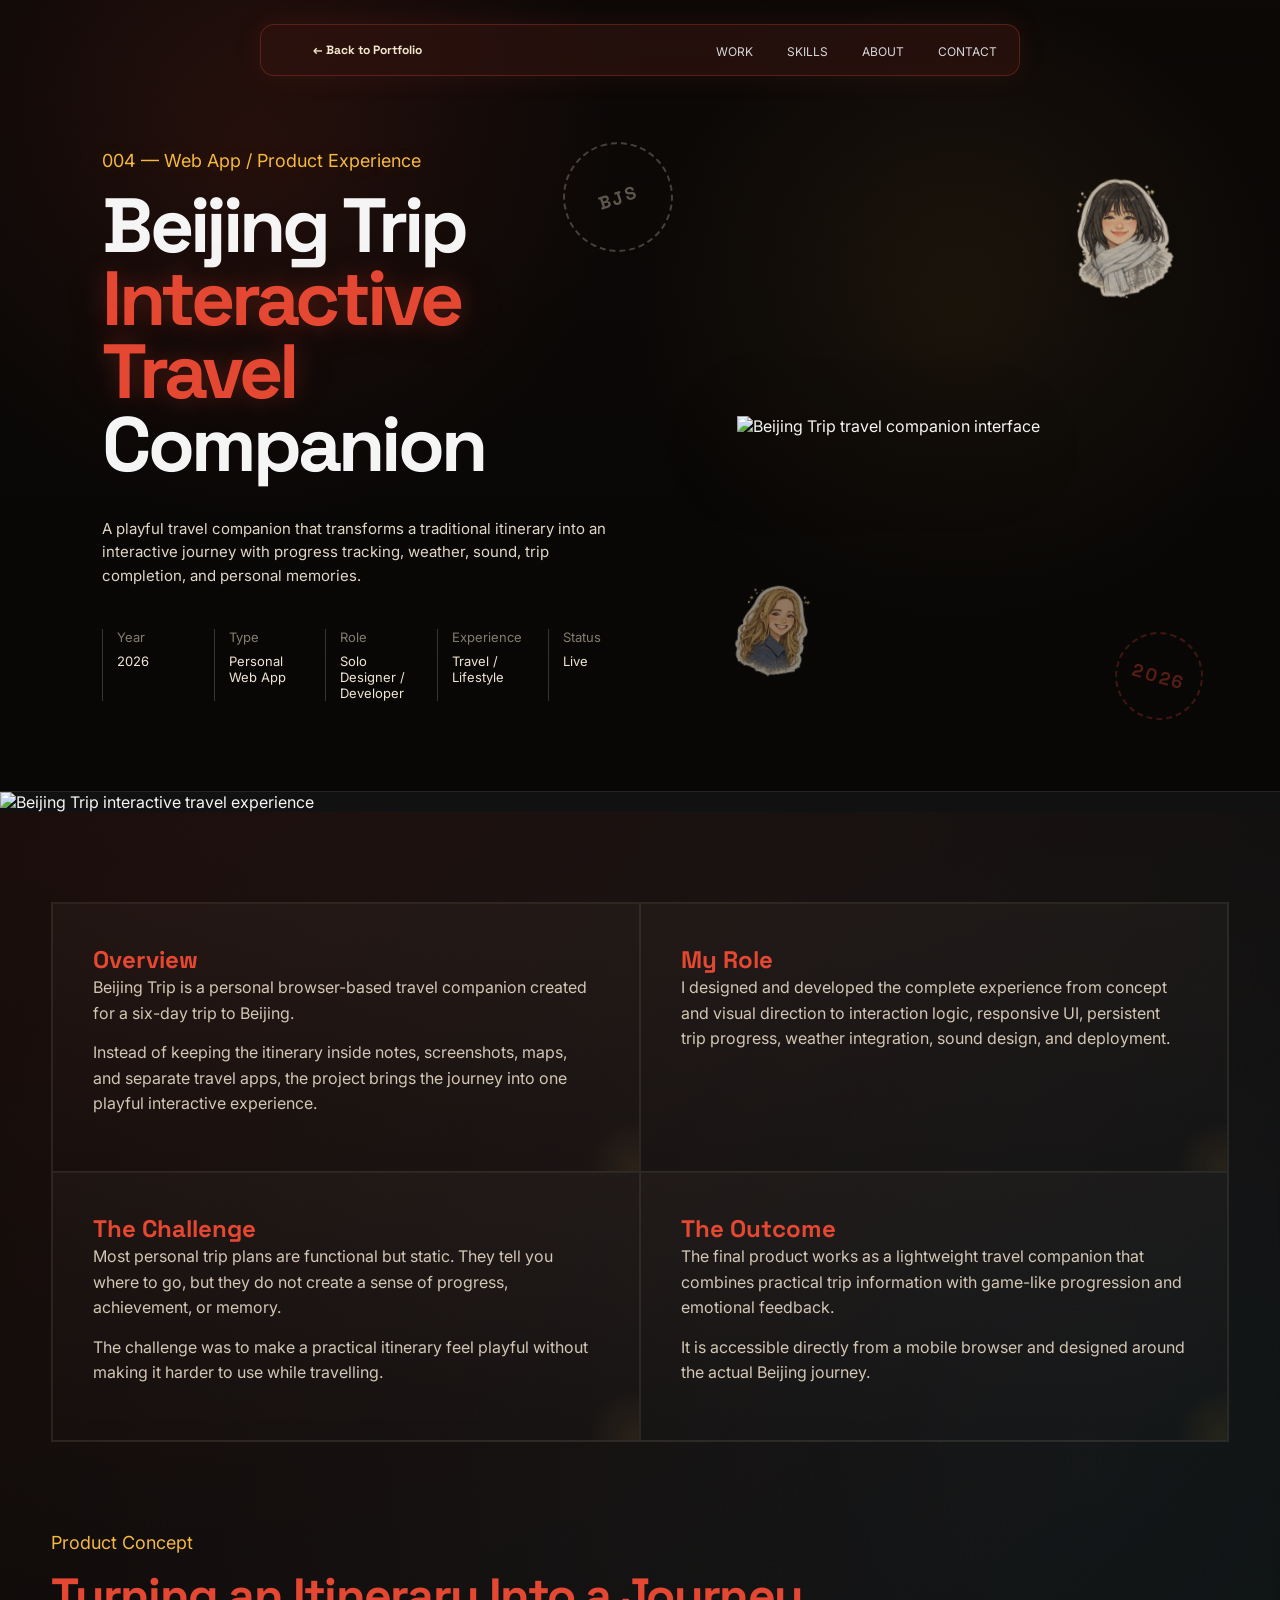
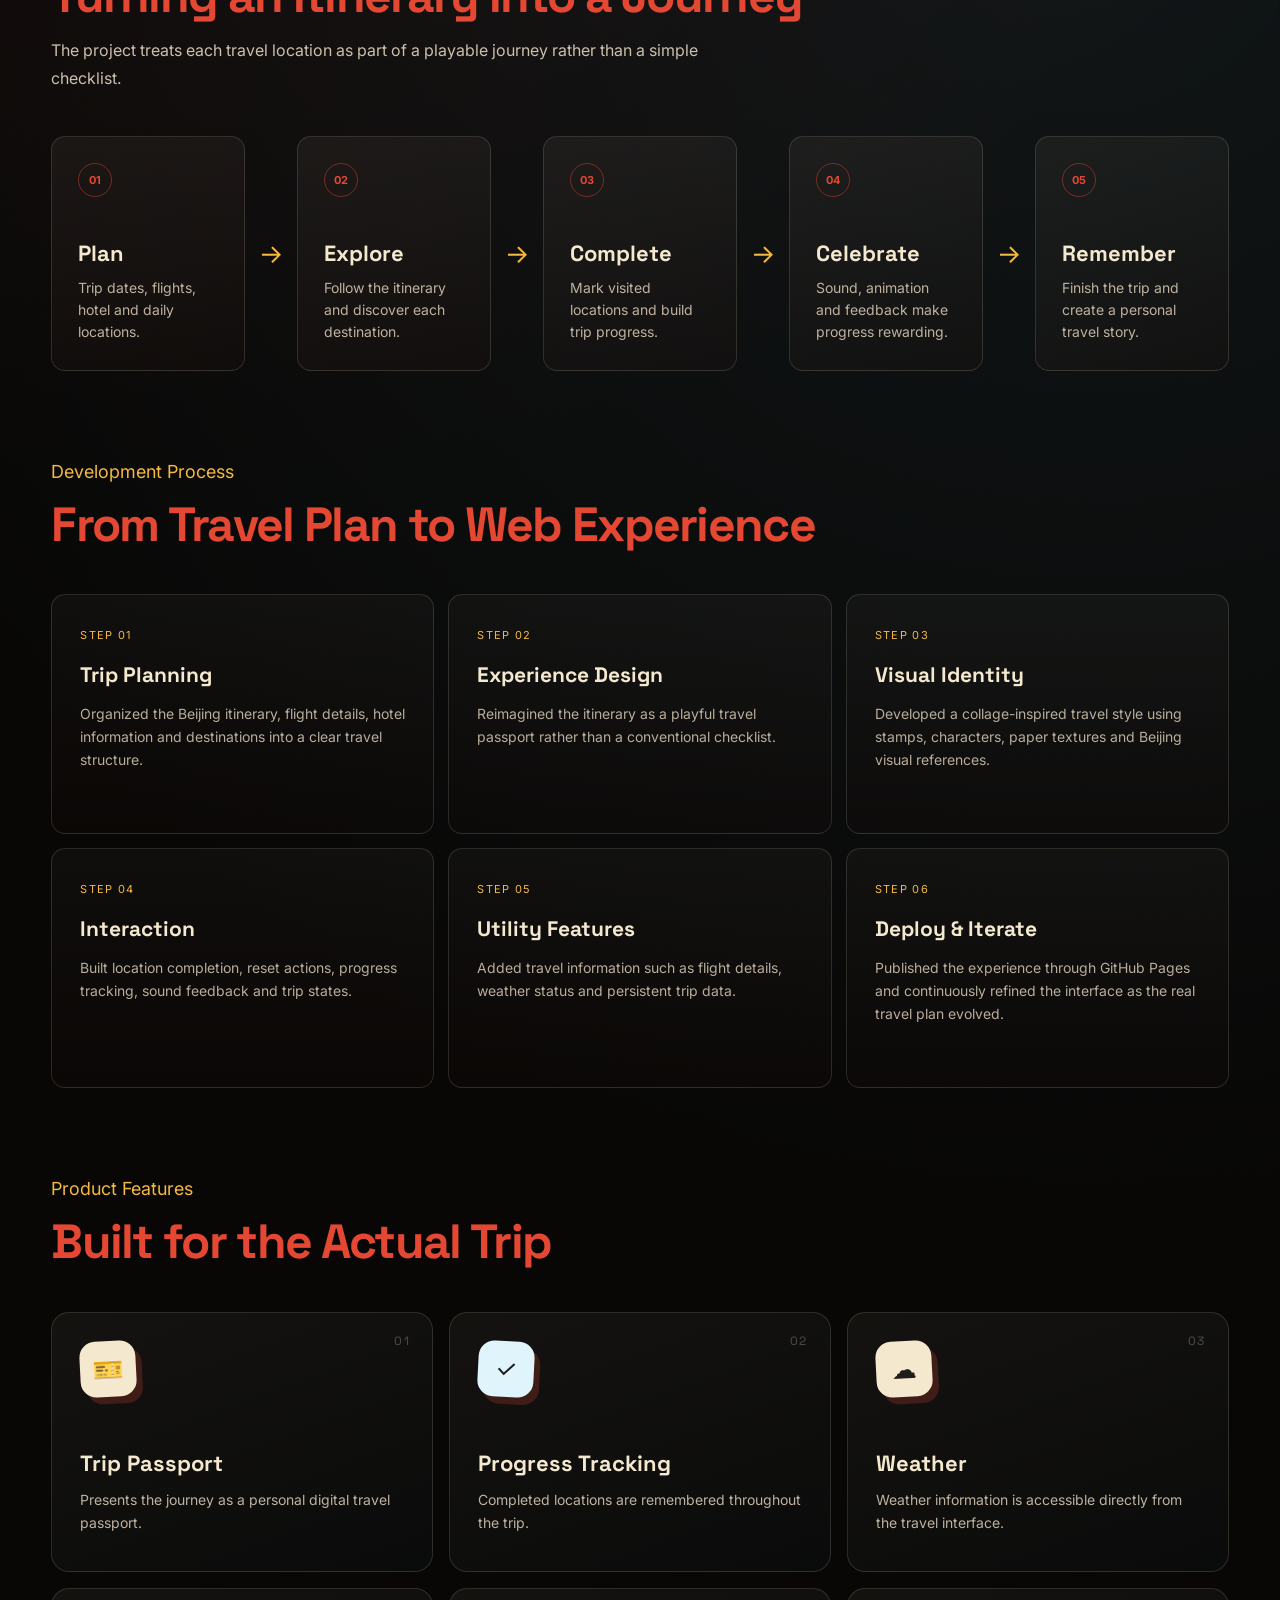
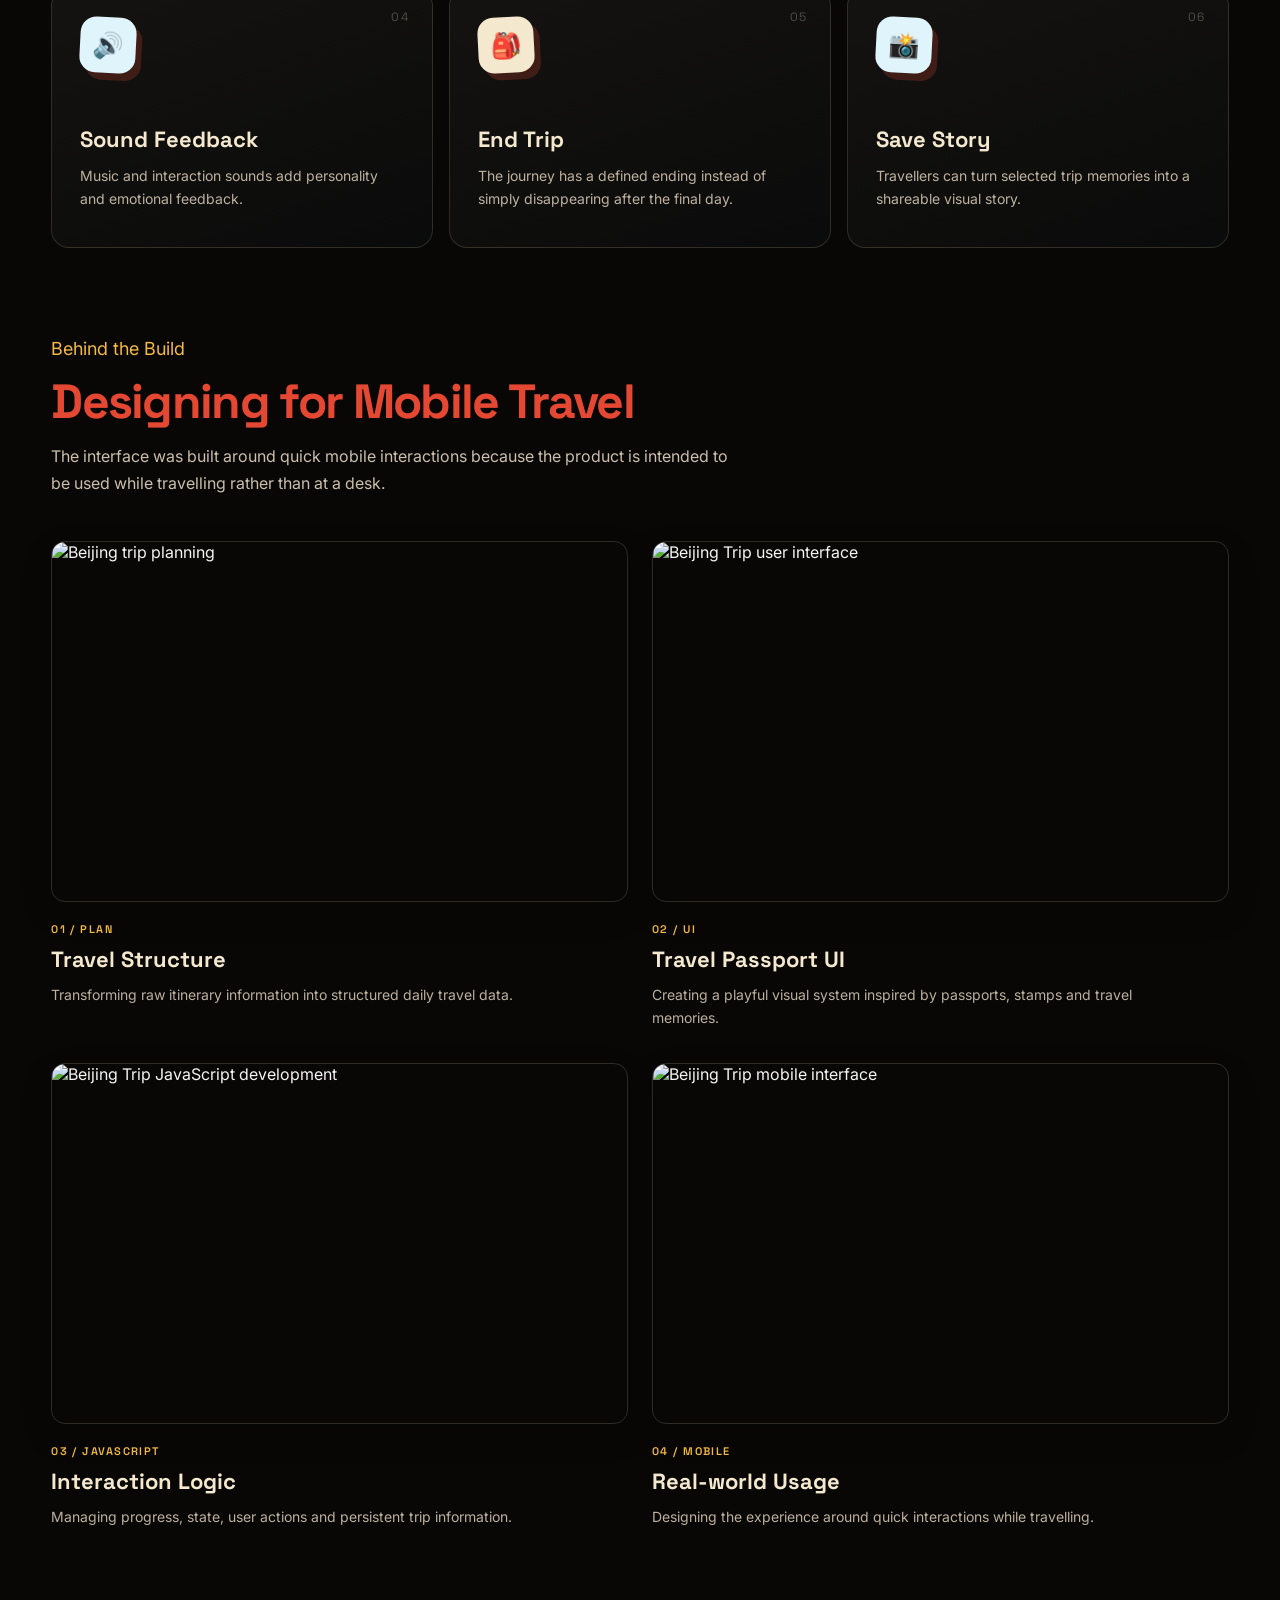
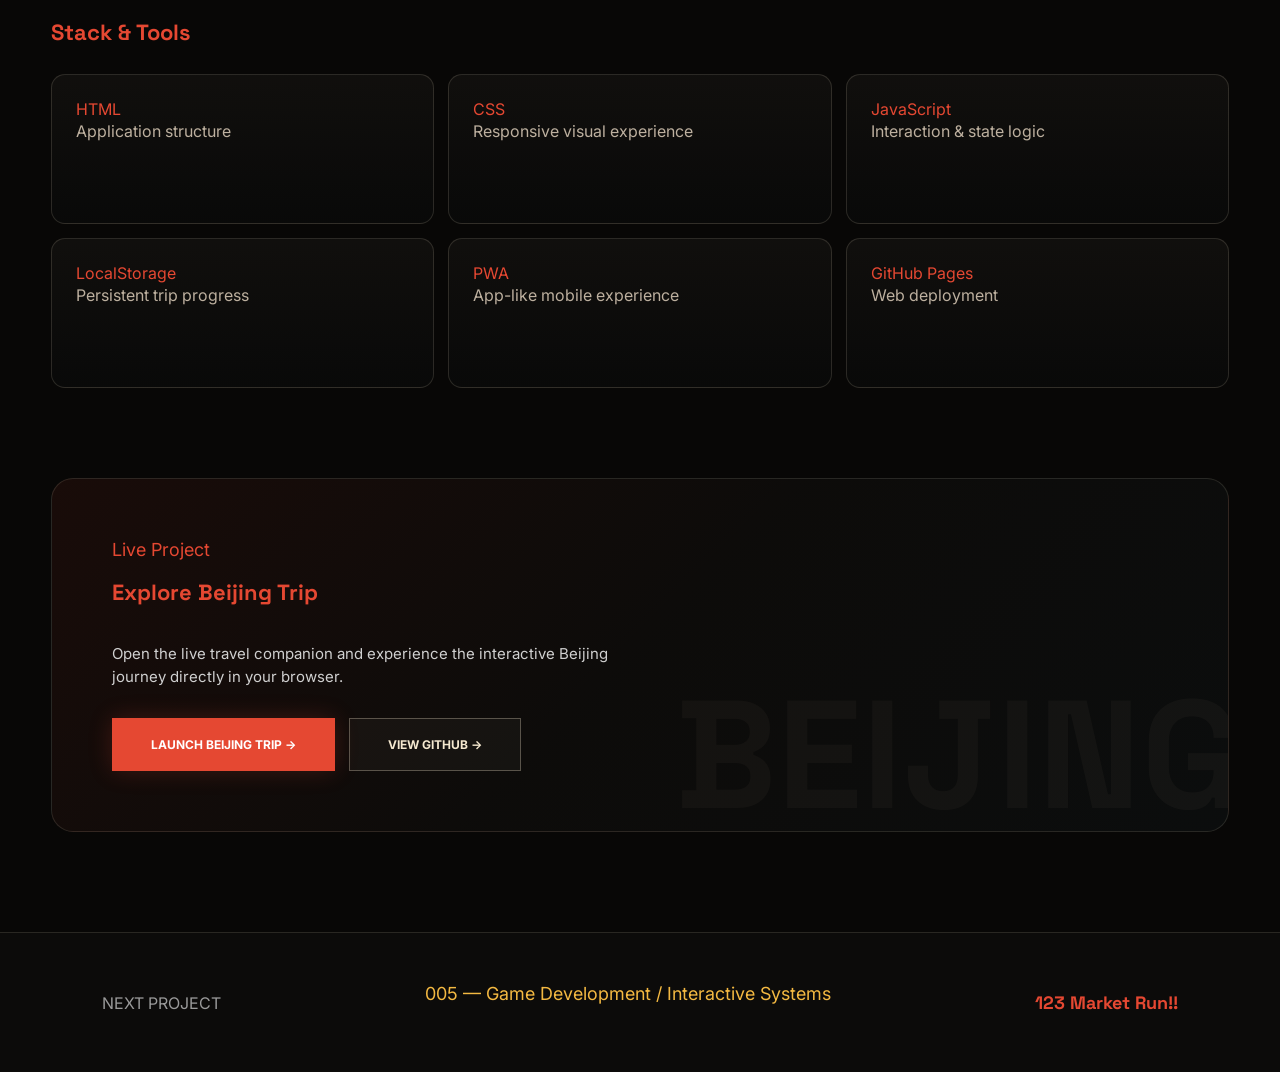
==== commit fcc974e5: "Update case-study-beijing.html" ====
--- a/case-study-beijing.html
+++ b/case-study-beijing.html
@@ -7,7 +7,7 @@
 
   <title>
     Beijing Trip — Interactive Travel Companion | Siln Mahakpichien
-  </title>
+  </title> 
 
   <link rel="preconnect" href="https://fonts.googleapis.com">
   <link rel="preconnect" href="https://fonts.gstatic.com" crossorigin>
